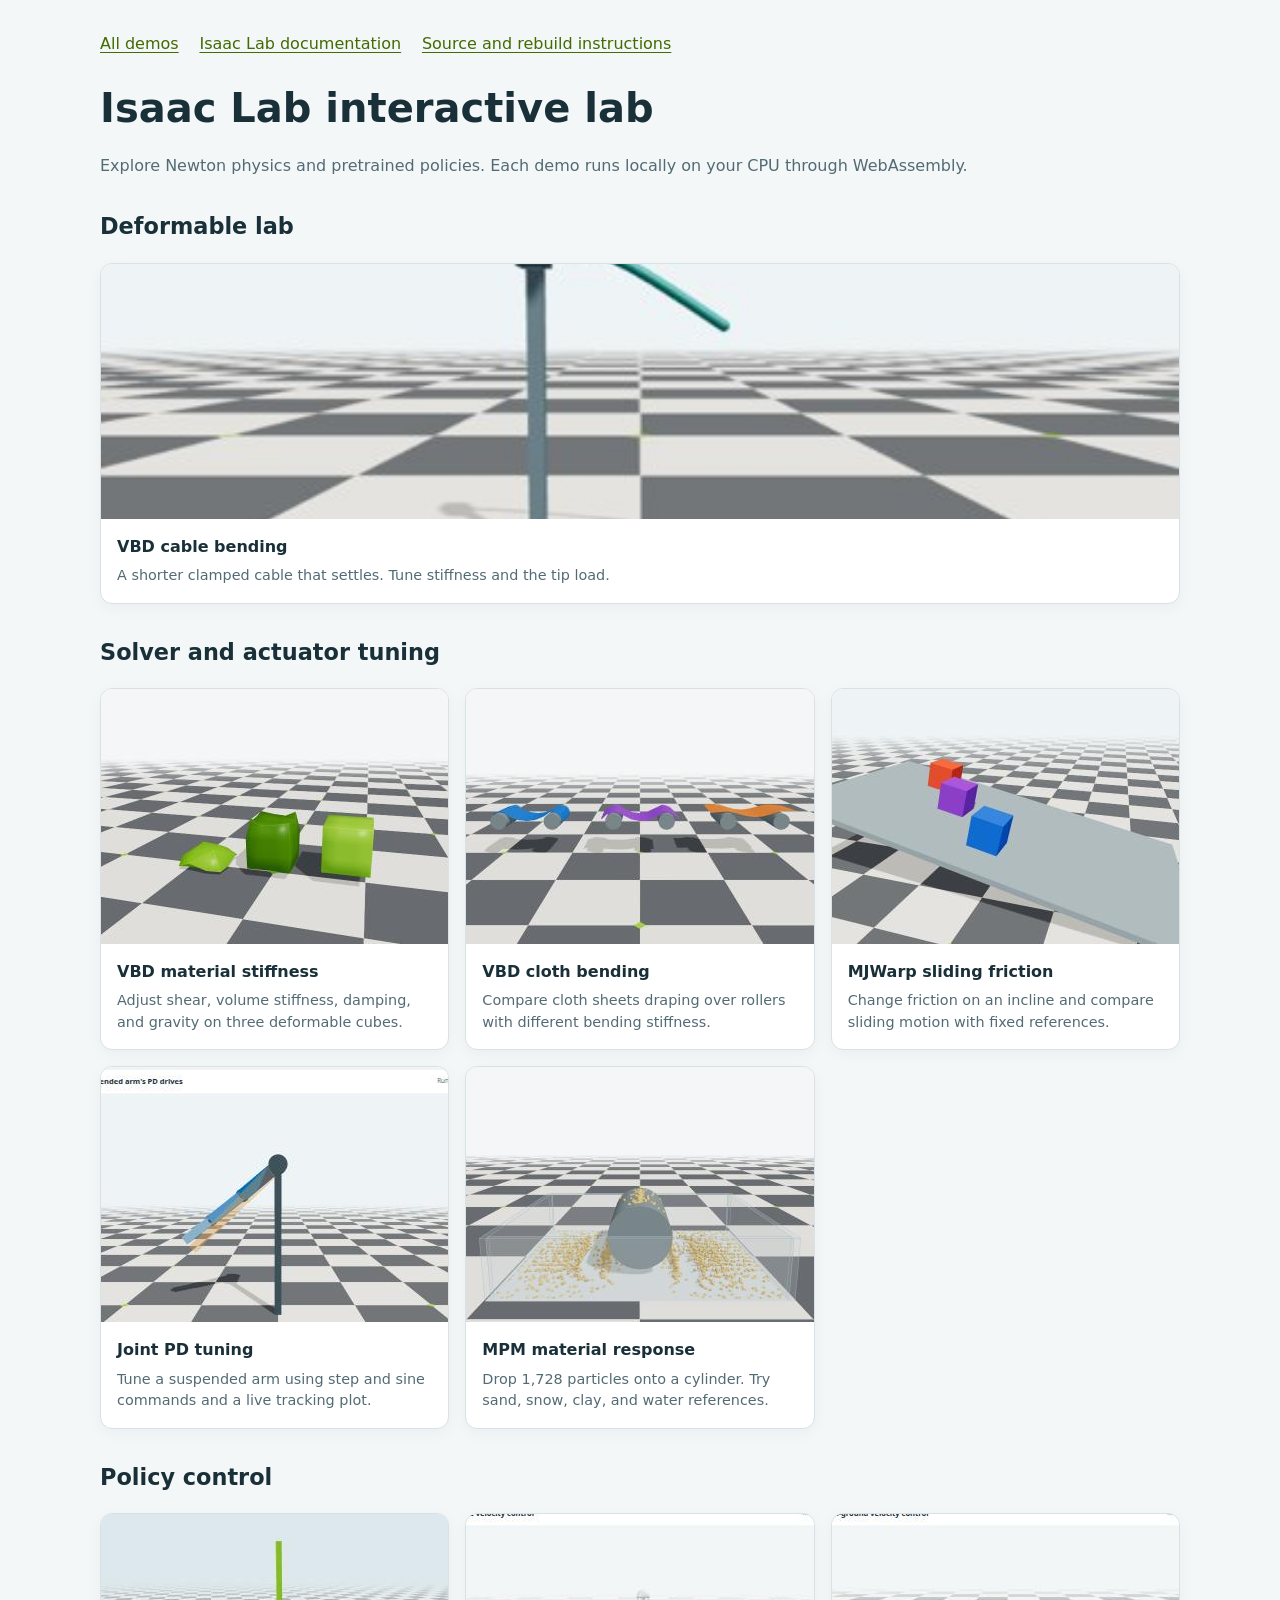
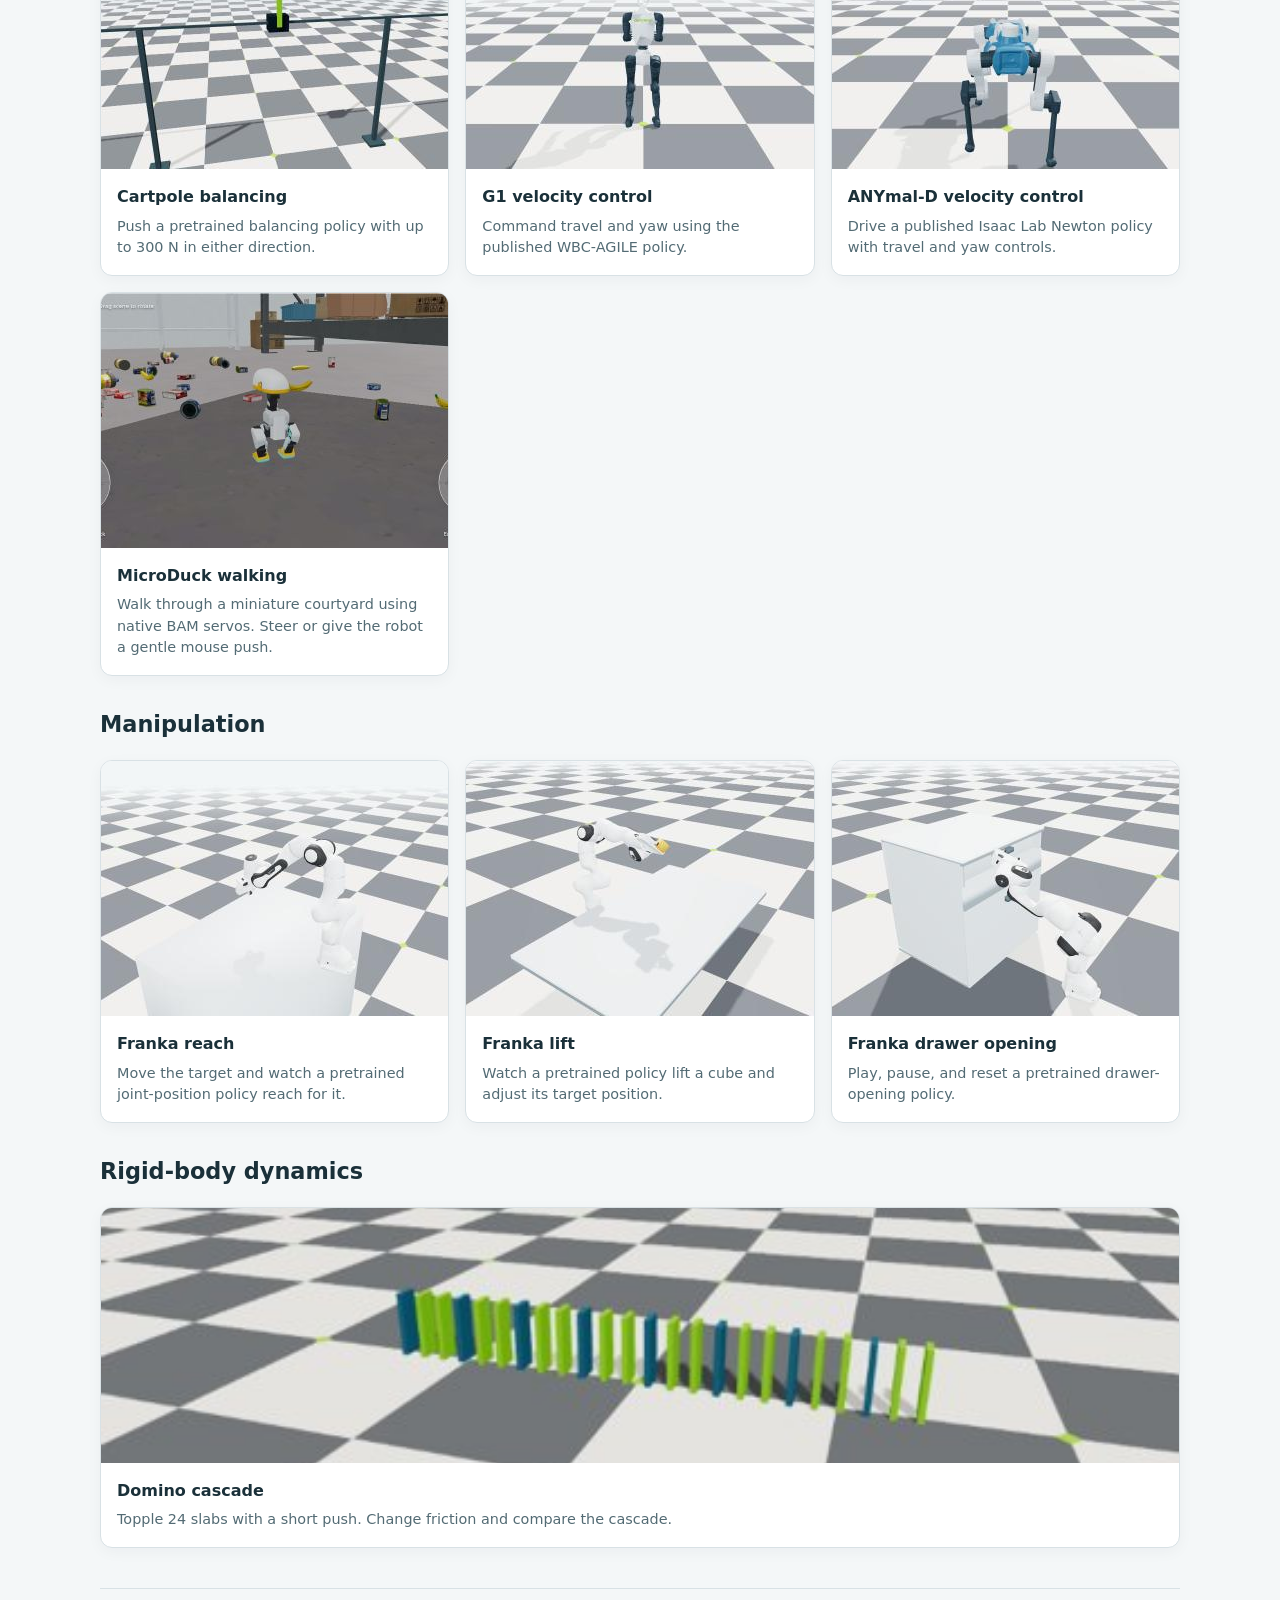
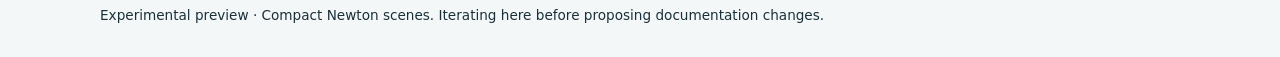
==== lab/index.html @ d49b9251 "Iterate on a shorter cable in the experimental gallery" ====
<!--
Copyright (c) 2026, The Isaac Lab Project Developers (https://github.com/isaac-sim/IsaacLab/blob/main/CONTRIBUTORS.md).
All rights reserved.

SPDX-License-Identifier: BSD-3-Clause
-->
<!doctype html>
<html lang="en">
<head>
  <meta charset="utf-8">
  <meta name="viewport" content="width=device-width, initial-scale=1">
  <meta name="description" content="Interactive Newton physics and pretrained policy demos for Isaac Lab, running locally in your browser.">
  <title>Isaac Lab interactive lab</title>
  <link rel="stylesheet" href="css/browser-demo.css">
  <style>
    * { box-sizing: border-box; }
    body { margin: 0; padding: 2rem max(1rem, calc((100vw - 1080px) / 2)); background: #f4f7f8; font: 16px/1.5 system-ui, sans-serif; color: #1a3039; }
    nav { display: flex; flex-wrap: wrap; gap: .6rem 1.3rem; margin-bottom: 1.4rem; }
    a { color: #426b00; text-underline-offset: .2em; }
    h1 { font-size: clamp(1.7rem, 4vw, 2.5rem); margin: 0 0 .6rem; }
    h2 { font-size: 1.4rem; margin-top: 2rem; }
    p { color: #536b74; }
    .grid { display: grid; grid-template-columns: repeat(auto-fit, minmax(min(100%, 280px), 1fr)); gap: 1rem; }
    .card { display: block; overflow: hidden; border: 1px solid #d8e1e5; border-radius: 12px; background: white; text-decoration: none; box-shadow: 0 4px 15px #14232b0a; transition: transform .15s ease, box-shadow .15s ease; }
    .card:hover { transform: translateY(-3px); box-shadow: 0 8px 24px #14232b18; }
    .card:focus-visible { outline: 3px solid #76b900; outline-offset: 3px; }
    .card img { display: block; width: 100%; aspect-ratio: 480 / 255; object-fit: cover; }
    .card strong { display: block; padding: 1rem 1rem 0; color: #1a3039; }
    .card p { padding: 0 1rem 1rem; margin: .4rem 0 0; font-size: .9rem; }
    footer { margin-top: 2.5rem; padding-top: 1rem; border-top: 1px solid #d8e1e5; font-size: .85rem; }
  </style>
</head>
<body>
  <nav aria-label="Navigation">
    <a href="./">All demos</a>
    <a href="https://isaac-sim.github.io/IsaacLab/">Isaac Lab documentation</a>
    <a href="https://github.com/maxkra15/isaaclab-browser-demos/tree/pages/exporters">Source and rebuild instructions</a>
  </nav>
  <h1>Isaac Lab interactive lab</h1>
  <p id="description">Explore Newton physics and pretrained policies. Each demo runs locally on your CPU through WebAssembly.</p>
  <main id="content"></main>
  <footer>Experimental preview · Compact Newton scenes. Iterating here before proposing documentation changes.</footer>
  <script type="module">
    import { demos } from './demos.js';
    const content = document.querySelector('#content');
    const selected = new URLSearchParams(location.search).get('demo');
    const demo = demos.find((item) => item.id === selected);
    if (demo) {
      document.title = `${demo.title} · Isaac Lab`;
      document.querySelector('h1').textContent = demo.title;
      document.querySelector('#description').textContent = `${demo.description} Drag to orbit, scroll to zoom, and use the controls to pause or reset.`;
      await import('./css/browser-demo.js');
      const widget = document.createElement('isaaclab-browser-demo');
      widget.setAttribute('src', `${demo.assetRoot || './browser_demos'}/${demo.id}/manifest.json`);
      content.append(widget);
    } else {
      for (const group of new Set(demos.map((item) => item.group))) {
        const heading = document.createElement('h2');
        heading.textContent = group;
        const grid = document.createElement('div');
        grid.className = 'grid';
        for (const item of demos.filter((value) => value.group === group)) {
          const card = document.createElement('a');
          card.className = 'card';
          card.href = `?demo=${item.id}`;
          const image = document.createElement('img');
          image.src = item.preview || `${item.assetRoot || './browser_demos'}/previews/${item.id}.jpg`;
          image.alt = '';
          image.loading = 'lazy';
          image.width = 480;
          image.height = 255;
          const title = document.createElement('strong');
          title.textContent = item.title;
          const description = document.createElement('p');
          description.textContent = item.description;
          card.append(image, title, description);
          grid.append(card);
        }
        content.append(heading, grid);
      }
    }
  </script>
</body>
</html>
---- lab/css/browser-demo.css ----
/* Copyright (c) 2026, The Isaac Lab Project Developers (https://github.com/isaac-sim/IsaacLab/blob/main/CONTRIBUTORS.md).
 * All rights reserved.
 *
 * SPDX-License-Identifier: BSD-3-Clause
 */

isaaclab-browser-demo { display: block; min-height: 620px; margin: 1.4rem 0; }
isaaclab-browser-demo.compact { min-height: 520px; }
isaaclab-browser-demo:empty { display: grid; place-items: center; border: 1px solid #d8e1e5; border-radius: 12px; background: #eef5f8; color: #587078; }
isaaclab-browser-demo:empty::before { content: 'Interactive simulation loads when in view'; font-size: .85rem; }
.browser-demo { border: 1px solid #d8e1e5; border-radius: 12px; overflow: hidden; background: #fff; color: #1a3039; box-shadow: 0 8px 28px #14232b0c; }
.browser-demo-head { display: flex; justify-content: space-between; align-items: center; gap: 1rem; padding: .8rem 1rem; background: #fff; border-bottom: 1px solid #e5ecef; }
.browser-demo-head strong { display: inline-flex; align-items: center; gap: .6rem; font-size: .94rem; }
.browser-demo-head strong::before { content: ''; width: .55rem; height: .55rem; border-radius: 50%; background: #76b900; box-shadow: 0 0 0 4px #76b9001c; }
.browser-demo-head span { font-size: .78rem; color: #587078; }
.browser-demo-error { color: #b3261e; }
.browser-demo canvas { display: block; width: 100%; height: min(510px, 68vw); min-height: 360px; cursor: grab; touch-action: none; }
.browser-demo canvas:active { cursor: grabbing; }
isaaclab-browser-demo.compact .browser-demo canvas { height: min(410px, 55vw); min-height: 320px; }
.browser-demo-controls { display: flex; flex-wrap: wrap; align-items: center; gap: .75rem 1.5rem; padding: 1rem; background: #fff; border-top: 1px solid #e5ecef; }
.browser-demo-material-hint { flex-basis: 100%; color: #587078; font-size: .8rem; }
.browser-demo-mpm .browser-demo-slider { flex-basis: 300px; }
.browser-demo-material-presets { display: flex; flex-wrap: wrap; gap: .5rem; width: 100%; }
.browser-demo .browser-demo-material-presets button { display: inline-flex; align-items: center; gap: .45rem; border-radius: 99px; }
.browser-demo-material-presets button::before { content: ''; width: .65rem; height: .65rem; border-radius: 50%; background: var(--material-color); box-shadow: 0 0 0 1px #14232b22; }
.browser-demo-material-presets button:hover { background: #f3f7ed; }
.browser-demo-material-presets button[aria-pressed="true"] { border-color: #76b900; background: #eaf5dc; }
.browser-demo-slider { display: grid; grid-template-columns: auto minmax(100px, 1fr) 4.5em; align-items: center; gap: .6rem; flex: 1 1 250px; font-size: .85rem; }
.browser-demo-slider input { width: 100%; accent-color: #76b900; }
.browser-demo-slider output { text-align: right; font-variant-numeric: tabular-nums; }
.browser-demo-force { display: grid; gap: .45rem; box-sizing: border-box; width: 100%; padding: .85rem 1rem; border: 1px solid #dce7e9; border-radius: 10px; background: #f7faf9; }
.browser-demo-force .browser-demo-slider { display: grid; grid-template-columns: 1fr auto; gap: .65rem; font-weight: 600; }
.browser-demo-force .browser-demo-slider input { grid-column: 1 / -1; grid-row: 2; box-sizing: border-box; height: 12px; margin: .3rem 0; appearance: none; border-radius: 99px; background: linear-gradient(90deg, #d9e4e7 calc(50% - 1px), #92a9ae 50%, #d9e4e7 calc(50% + 1px)); cursor: ew-resize; }
.browser-demo-force .browser-demo-slider input::-webkit-slider-thumb { appearance: none; width: 25px; height: 25px; border: 3px solid white; border-radius: 50%; background: #76b900; box-shadow: 0 2px 8px #31500055, 0 0 0 1px #588d12; }
.browser-demo-force .browser-demo-slider input::-moz-range-thumb { width: 19px; height: 19px; border: 3px solid white; border-radius: 50%; background: #76b900; box-shadow: 0 2px 8px #31500055, 0 0 0 1px #588d12; }
.browser-demo-force .browser-demo-slider output { color: #4c7600; }
.browser-demo-force-scale { display: flex; justify-content: space-between; color: #667b84; font-size: .74rem; font-variant-numeric: tabular-nums; }
.browser-demo-force small { color: #667b84; font-size: .77rem; }
.browser-demo-tracking { padding: .6rem 1rem .65rem; border-top: 1px solid #e5ecef; background: #f8fafb; }
.browser-demo canvas.browser-demo-tracking-canvas,
isaaclab-browser-demo.compact .browser-demo canvas.browser-demo-tracking-canvas { height: 145px; min-height: 0; cursor: default; touch-action: auto; }
.browser-demo-tracking-caption { display: flex; flex-wrap: wrap; align-items: center; gap: .5rem 1.2rem; color: #536b74; font-size: .76rem; }
.browser-demo-tracking-caption span::before { content: ''; display: inline-block; width: 1.1rem; height: 3px; margin: 0 .4rem .2rem 0; border-radius: 3px; vertical-align: middle; }
.browser-demo-tracking-target::before { background: #d97825; }
.browser-demo-tracking-measured::before { background: #236eb9; }
.browser-demo-tracking-caption span output { font-variant-numeric: tabular-nums; }
.browser-demo-tracking-caption > output { margin-left: auto; font-variant-numeric: tabular-nums; }
.browser-demo-pd-toolbar { display: flex; flex-wrap: wrap; gap: .6rem 1.2rem; width: 100%; }
.browser-demo-pd-toolbar label { display: flex; align-items: center; gap: .5rem; font-size: .82rem; font-weight: 600; }
.browser-demo-pd-toolbar select { min-width: 8rem; padding: .38rem .55rem; border: 1px solid #b9c7cc; border-radius: 6px; background: #fff; color: inherit; font: inherit; }
.browser-demo-slider[hidden] { display: none; }
.browser-demo-legend { display: flex; flex-wrap: wrap; gap: .4rem 1rem; width: 100%; font-size: .78rem; color: #536b74; }
.browser-demo-legend > span { display: inline-flex; align-items: center; gap: .4rem; }
.browser-demo-legend i { display: inline-block; width: .65rem; height: .65rem; border-radius: 50%; }
.browser-demo-controls:empty { display: none; }
isaaclab-browser-demo.locomotion { min-height: 0; }
.browser-demo-viewport { position: relative; isolation: isolate; }
.browser-demo-joysticks { --stick-size: 132px; position: absolute; inset: auto 0 0; display: flex; justify-content: space-between; align-items: end; padding: 20px; pointer-events: none; }
.browser-demo-stick-section { display: grid; justify-items: center; gap: 8px; width: var(--stick-size); font-size: .8rem; }
.browser-demo-stick-heading { display: grid; justify-items: center; gap: 2px; order: 1; font-weight: 600; text-shadow: 0 1px 3px #fff; }
.browser-demo-stick-heading output { font-variant-numeric: tabular-nums; font-weight: 400; color: #435960; font-size: .7rem; }
.browser-demo-stick-section small { display: none; }
.browser-demo-stick { position: relative; box-sizing: border-box; width: var(--stick-size); height: var(--stick-size); border: 1px solid #fff9; border-radius: 50%; background: radial-gradient(circle, transparent 51%, #263c4220 52% 53%, transparent 54%), linear-gradient(90deg, transparent calc(50% - .5px), #263c4215 50%, transparent calc(50% + .5px)), linear-gradient(transparent calc(50% - .5px), #263c4215 50%, transparent calc(50% + .5px)), #ffffff38; backdrop-filter: blur(5px); box-shadow: inset 0 1px 0 #fffa, 0 4px 18px #192e3614; touch-action: none; cursor: pointer; user-select: none; pointer-events: auto; }
.browser-demo-stick-mark { position: absolute; color: #3c555e99; font-size: 1rem; line-height: 1; pointer-events: none; }
.browser-demo-stick-mark-top { top: 9px; left: 50%; transform: translateX(-50%); }
.browser-demo-stick-mark-bottom { bottom: 9px; left: 50%; transform: translateX(-50%); }
.browser-demo-stick-mark-left { left: 10px; top: 50%; transform: translateY(-50%); }
.browser-demo-stick-mark-right { right: 10px; top: 50%; transform: translateY(-50%); }
.browser-demo-stick-knob { position: absolute; box-sizing: border-box; left: 50%; top: 50%; width: 40px; height: 40px; margin: -20px; border-radius: 50%; background: #ffffffd9; border: 1px solid #fff; box-shadow: 0 3px 12px #213b4326; pointer-events: none; transition: transform .1s ease-out; }
.browser-demo-stick-knob::after { content: ''; position: absolute; inset: 14px; border-radius: 50%; background: #76b900; }
.browser-demo-stick.latched { border-color: #76b900; background-color: #eef7de60; }
.browser-demo-stick.latched ~ .browser-demo-stick-heading::after { content: 'Locked · pull back to stop'; color: #426b00; font-size: .64rem; font-weight: 500; }
.browser-demo-stick.active { border-color: #76b90099; background-color: #ffffff60; }
.browser-demo-stick.active .browser-demo-stick-knob { box-shadow: 0 3px 14px #41631938; transition: none; }
.browser-demo-stick:focus-visible { outline: 2px solid #76b900; outline-offset: 3px; }
.browser-demo-viewer-hint { position: absolute; top: 16px; left: 16px; max-width: calc(100% - 120px); color: #40565e; font-size: .72rem; text-shadow: 0 1px 3px #fff; pointer-events: none; }
.browser-demo-viewport .browser-demo-buttons { position: absolute; top: 12px; right: 12px; }
.browser-demo-viewport .browser-demo-buttons button { display: grid; place-items: center; width: 36px; height: 36px; padding: 0; border: 1px solid #fff9; border-radius: 10px; background: #ffffff60; backdrop-filter: blur(5px); color: #263c42; font-size: 0; box-shadow: 0 2px 8px #192e3610; }
.browser-demo-viewport .browser-demo-buttons button:hover { background: #ffffffbc; }
.browser-demo-viewport .browser-demo-pause::before { content: ''; box-sizing: border-box; width: 12px; height: 14px; border-left: 4px solid currentColor; border-right: 4px solid currentColor; }
.browser-demo-viewport .browser-demo-pause[aria-label="Play simulation"]::before { width: 14px; border: 0; background: currentColor; clip-path: polygon(0 0, 100% 50%, 0 100%); }
.browser-demo-viewport .browser-demo-reset::before { content: '↺'; font: 24px/1 system-ui, sans-serif; }
@media (max-width: 600px) { .browser-demo-joysticks { --stick-size: 104px; padding: 12px; } .browser-demo-stick-knob { width: 34px; height: 34px; margin: -17px; } .browser-demo-stick-knob::after { inset: 11px; } .browser-demo-viewer-hint { top: 14px; left: 12px; font-size: .66rem; } }
.browser-demo-buttons { display: flex; gap: .5rem; }
.browser-demo button { cursor: pointer; padding: .42rem .9rem; border: 1px solid #b9c7cc; border-radius: 6px; background: #fff; color: inherit; font: inherit; font-size: .83rem; }
.browser-demo-buttons button:hover { background: #eaf5dc; }
.browser-demo button:focus-visible, .browser-demo input:focus-visible { outline: 2px solid #76b900; outline-offset: 2px; }
.browser-demo button[aria-pressed="true"] { background: #edf5df; border-color: #76b900; }
.browser-demo canvas.browser-demo-pushing { cursor: crosshair; }
@media (max-width: 600px) { .browser-demo-head { align-items: flex-start; flex-direction: column; gap: .3rem; } .browser-demo canvas { min-height: 320px; } }

.browser-demo-scene-warehouse .browser-demo-stick-heading { color: #f3f6f7; text-shadow: 0 1px 4px #0008; }
.browser-demo-scene-warehouse .browser-demo-stick-heading output { color: #e3ecf0; }
.browser-demo-scene-warehouse .browser-demo-stick.latched ~ .browser-demo-stick-heading::after { color: #b9e56c; }
.browser-demo-scene-warehouse .browser-demo-viewer-hint { color: #f3f6f7; text-shadow: 0 1px 4px #0008; }
.browser-demo-steering .browser-demo-stick.latched ~ .browser-demo-stick-heading::after { content: 'Locked · pull back to straighten'; }
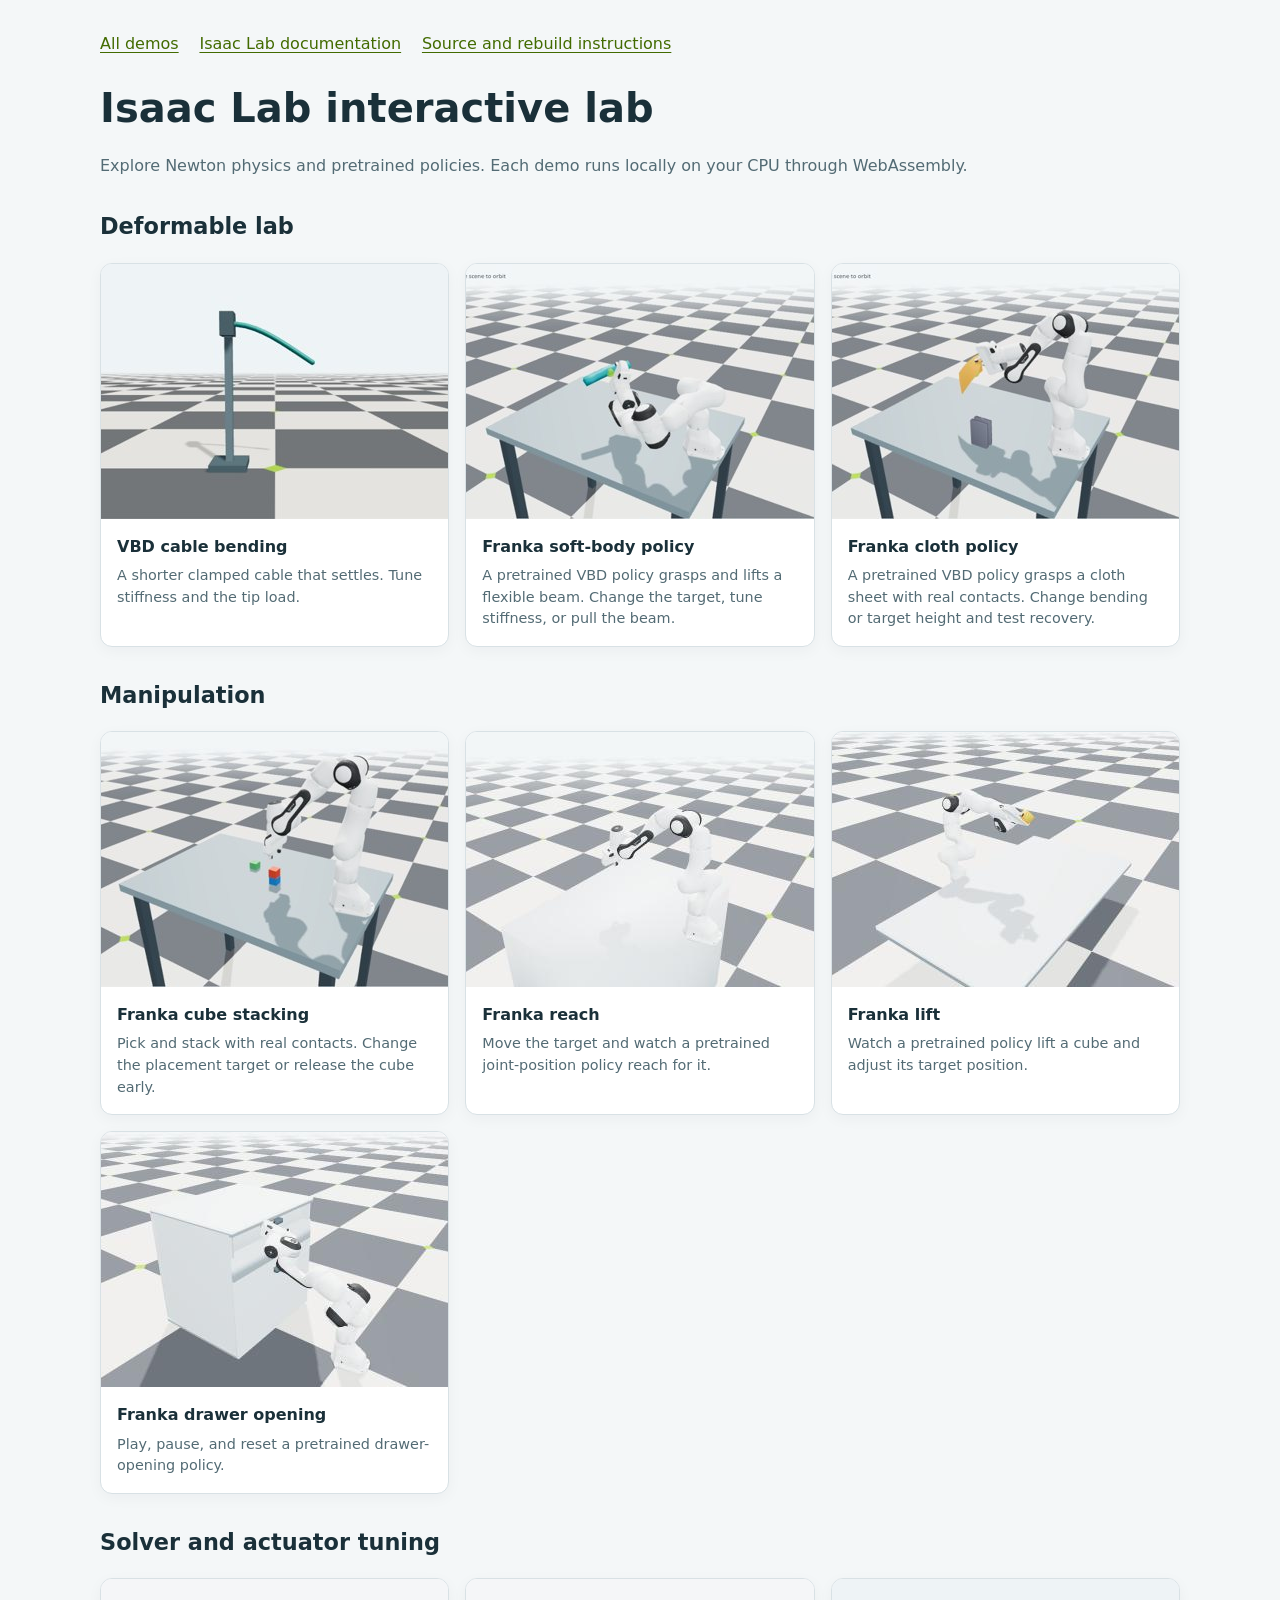
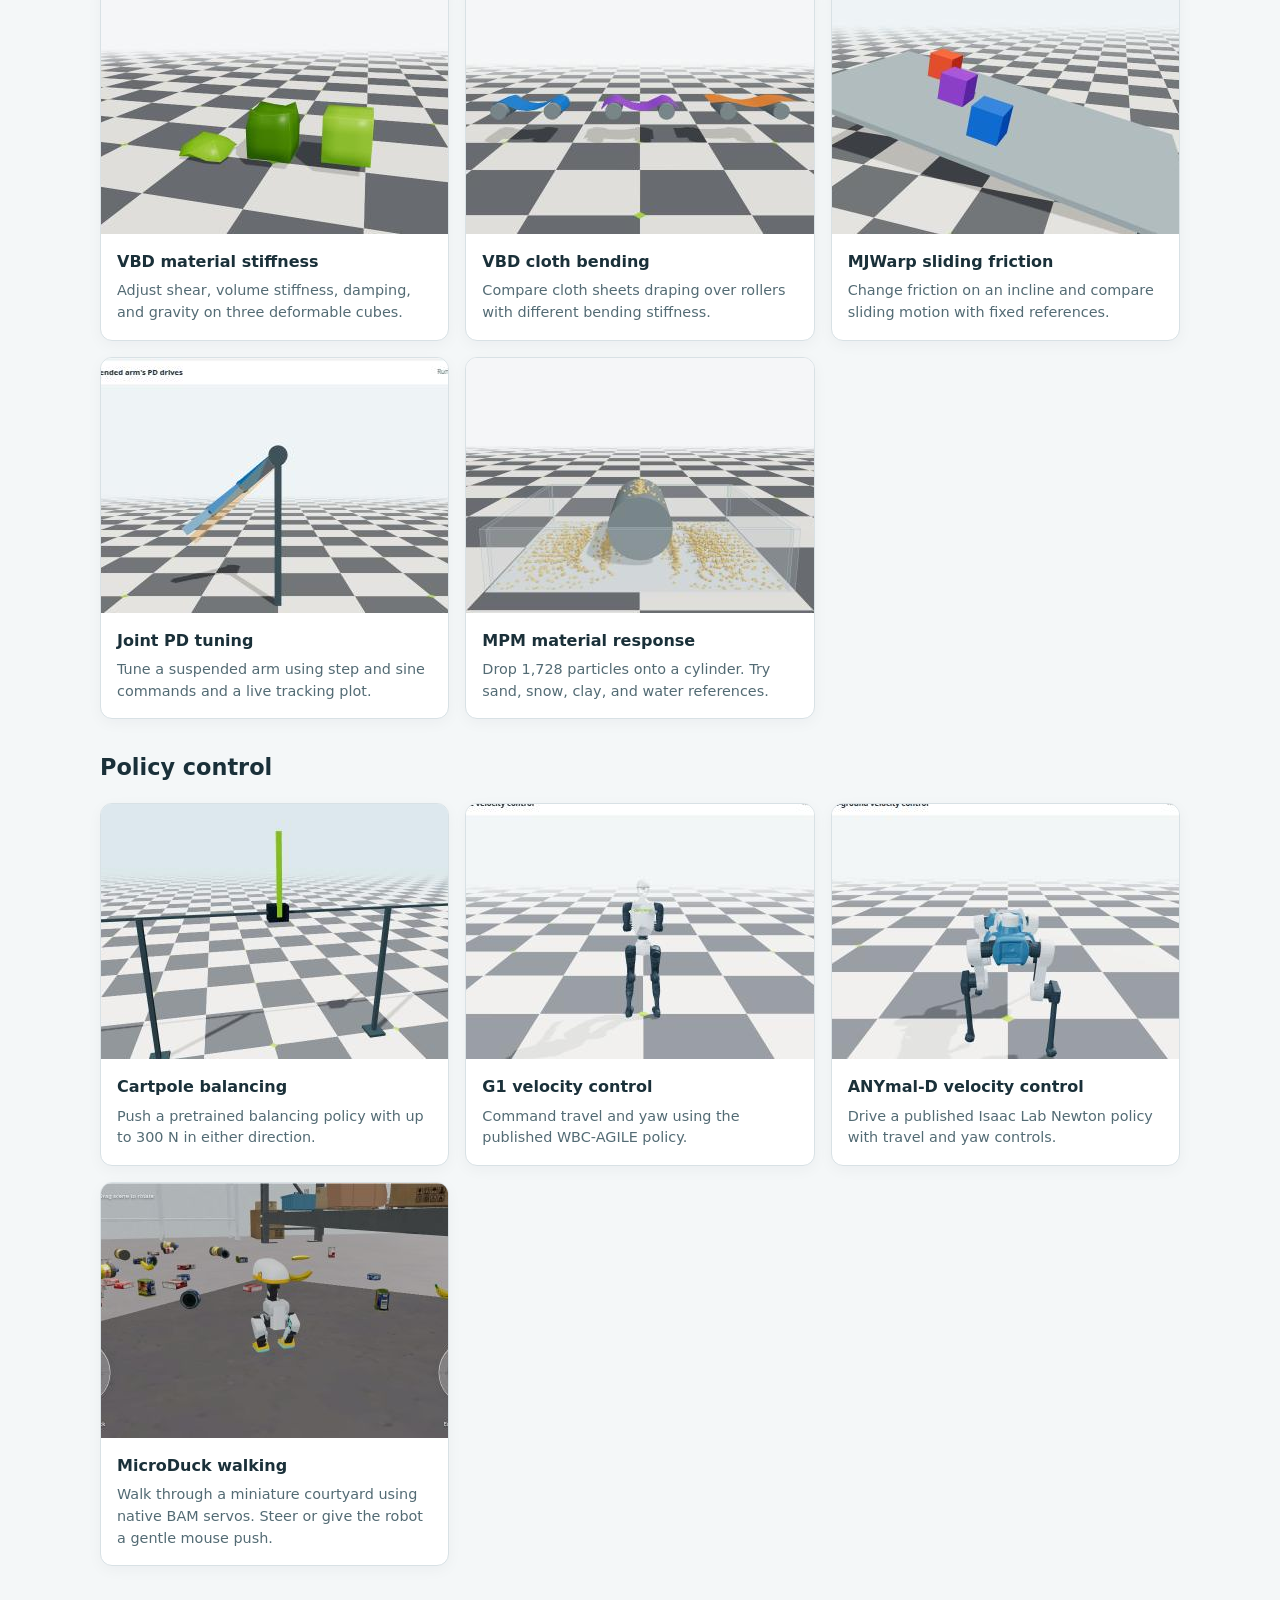
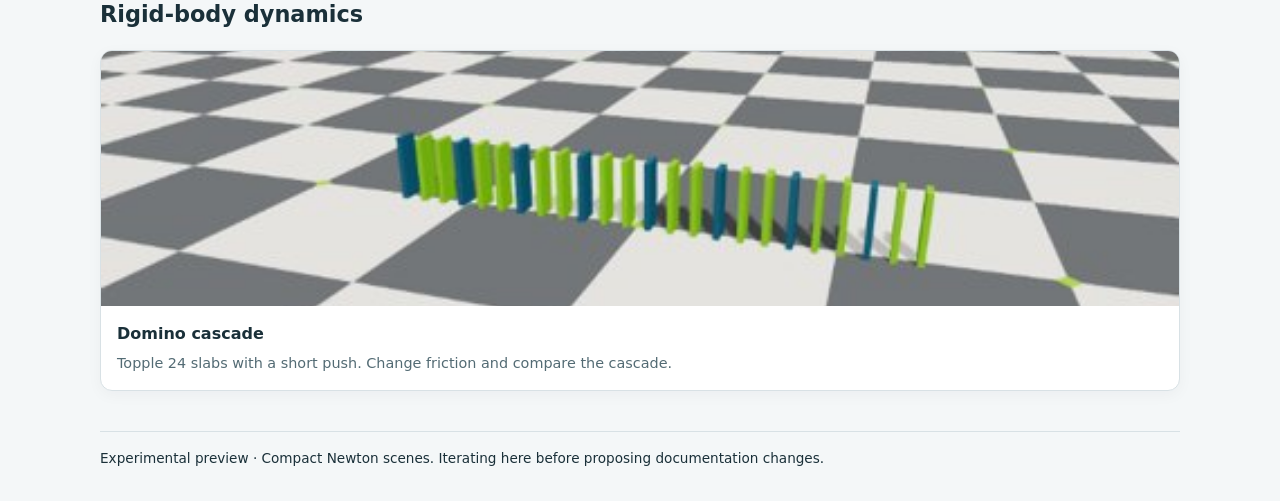
==== commit 100db6e2: "Run pretrained VBD beam and cloth policies in the preview" ====
--- a/lab/index.html
+++ b/lab/index.html
@@ -41,7 +41,7 @@
   <main id="content"></main>
   <footer>Experimental preview · Compact Newton scenes. Iterating here before proposing documentation changes.</footer>
   <script type="module">
-    import { demos } from './demos.js';
+    import { demos } from './demos.js?rev=pretrained-vbd';
     const content = document.querySelector('#content');
     const selected = new URLSearchParams(location.search).get('demo');
     const demo = demos.find((item) => item.id === selected);
@@ -49,7 +49,7 @@
       document.title = `${demo.title} · Isaac Lab`;
       document.querySelector('h1').textContent = demo.title;
       document.querySelector('#description').textContent = `${demo.description} Drag to orbit, scroll to zoom, and use the controls to pause or reset.`;
-      await import('./css/browser-demo.js');
+      await import('./css/browser-demo.js?rev=pretrained-vbd');
       const widget = document.createElement('isaaclab-browser-demo');
       widget.setAttribute('src', `${demo.assetRoot || './browser_demos'}/${demo.id}/manifest.json`);
       content.append(widget);
--- a/lab/css/browser-demo.css
+++ b/lab/css/browser-demo.css
@@ -4,93 +4,6 @@
  * SPDX-License-Identifier: BSD-3-Clause
  */
 
-isaaclab-browser-demo { display: block; min-height: 620px; margin: 1.4rem 0; }
-isaaclab-browser-demo.compact { min-height: 520px; }
-isaaclab-browser-demo:empty { display: grid; place-items: center; border: 1px solid #d8e1e5; border-radius: 12px; background: #eef5f8; color: #587078; }
-isaaclab-browser-demo:empty::before { content: 'Interactive simulation loads when in view'; font-size: .85rem; }
-.browser-demo { border: 1px solid #d8e1e5; border-radius: 12px; overflow: hidden; background: #fff; color: #1a3039; box-shadow: 0 8px 28px #14232b0c; }
-.browser-demo-head { display: flex; justify-content: space-between; align-items: center; gap: 1rem; padding: .8rem 1rem; background: #fff; border-bottom: 1px solid #e5ecef; }
-.browser-demo-head strong { display: inline-flex; align-items: center; gap: .6rem; font-size: .94rem; }
-.browser-demo-head strong::before { content: ''; width: .55rem; height: .55rem; border-radius: 50%; background: #76b900; box-shadow: 0 0 0 4px #76b9001c; }
-.browser-demo-head span { font-size: .78rem; color: #587078; }
-.browser-demo-error { color: #b3261e; }
-.browser-demo canvas { display: block; width: 100%; height: min(510px, 68vw); min-height: 360px; cursor: grab; touch-action: none; }
-.browser-demo canvas:active { cursor: grabbing; }
-isaaclab-browser-demo.compact .browser-demo canvas { height: min(410px, 55vw); min-height: 320px; }
-.browser-demo-controls { display: flex; flex-wrap: wrap; align-items: center; gap: .75rem 1.5rem; padding: 1rem; background: #fff; border-top: 1px solid #e5ecef; }
-.browser-demo-material-hint { flex-basis: 100%; color: #587078; font-size: .8rem; }
-.browser-demo-mpm .browser-demo-slider { flex-basis: 300px; }
-.browser-demo-material-presets { display: flex; flex-wrap: wrap; gap: .5rem; width: 100%; }
-.browser-demo .browser-demo-material-presets button { display: inline-flex; align-items: center; gap: .45rem; border-radius: 99px; }
-.browser-demo-material-presets button::before { content: ''; width: .65rem; height: .65rem; border-radius: 50%; background: var(--material-color); box-shadow: 0 0 0 1px #14232b22; }
-.browser-demo-material-presets button:hover { background: #f3f7ed; }
-.browser-demo-material-presets button[aria-pressed="true"] { border-color: #76b900; background: #eaf5dc; }
-.browser-demo-slider { display: grid; grid-template-columns: auto minmax(100px, 1fr) 4.5em; align-items: center; gap: .6rem; flex: 1 1 250px; font-size: .85rem; }
-.browser-demo-slider input { width: 100%; accent-color: #76b900; }
-.browser-demo-slider output { text-align: right; font-variant-numeric: tabular-nums; }
-.browser-demo-force { display: grid; gap: .45rem; box-sizing: border-box; width: 100%; padding: .85rem 1rem; border: 1px solid #dce7e9; border-radius: 10px; background: #f7faf9; }
-.browser-demo-force .browser-demo-slider { display: grid; grid-template-columns: 1fr auto; gap: .65rem; font-weight: 600; }
-.browser-demo-force .browser-demo-slider input { grid-column: 1 / -1; grid-row: 2; box-sizing: border-box; height: 12px; margin: .3rem 0; appearance: none; border-radius: 99px; background: linear-gradient(90deg, #d9e4e7 calc(50% - 1px), #92a9ae 50%, #d9e4e7 calc(50% + 1px)); cursor: ew-resize; }
-.browser-demo-force .browser-demo-slider input::-webkit-slider-thumb { appearance: none; width: 25px; height: 25px; border: 3px solid white; border-radius: 50%; background: #76b900; box-shadow: 0 2px 8px #31500055, 0 0 0 1px #588d12; }
-.browser-demo-force .browser-demo-slider input::-moz-range-thumb { width: 19px; height: 19px; border: 3px solid white; border-radius: 50%; background: #76b900; box-shadow: 0 2px 8px #31500055, 0 0 0 1px #588d12; }
-.browser-demo-force .browser-demo-slider output { color: #4c7600; }
-.browser-demo-force-scale { display: flex; justify-content: space-between; color: #667b84; font-size: .74rem; font-variant-numeric: tabular-nums; }
-.browser-demo-force small { color: #667b84; font-size: .77rem; }
-.browser-demo-tracking { padding: .6rem 1rem .65rem; border-top: 1px solid #e5ecef; background: #f8fafb; }
-.browser-demo canvas.browser-demo-tracking-canvas,
-isaaclab-browser-demo.compact .browser-demo canvas.browser-demo-tracking-canvas { height: 145px; min-height: 0; cursor: default; touch-action: auto; }
-.browser-demo-tracking-caption { display: flex; flex-wrap: wrap; align-items: center; gap: .5rem 1.2rem; color: #536b74; font-size: .76rem; }
-.browser-demo-tracking-caption span::before { content: ''; display: inline-block; width: 1.1rem; height: 3px; margin: 0 .4rem .2rem 0; border-radius: 3px; vertical-align: middle; }
-.browser-demo-tracking-target::before { background: #d97825; }
-.browser-demo-tracking-measured::before { background: #236eb9; }
-.browser-demo-tracking-caption span output { font-variant-numeric: tabular-nums; }
-.browser-demo-tracking-caption > output { margin-left: auto; font-variant-numeric: tabular-nums; }
-.browser-demo-pd-toolbar { display: flex; flex-wrap: wrap; gap: .6rem 1.2rem; width: 100%; }
-.browser-demo-pd-toolbar label { display: flex; align-items: center; gap: .5rem; font-size: .82rem; font-weight: 600; }
-.browser-demo-pd-toolbar select { min-width: 8rem; padding: .38rem .55rem; border: 1px solid #b9c7cc; border-radius: 6px; background: #fff; color: inherit; font: inherit; }
-.browser-demo-slider[hidden] { display: none; }
-.browser-demo-legend { display: flex; flex-wrap: wrap; gap: .4rem 1rem; width: 100%; font-size: .78rem; color: #536b74; }
-.browser-demo-legend > span { display: inline-flex; align-items: center; gap: .4rem; }
-.browser-demo-legend i { display: inline-block; width: .65rem; height: .65rem; border-radius: 50%; }
-.browser-demo-controls:empty { display: none; }
-isaaclab-browser-demo.locomotion { min-height: 0; }
-.browser-demo-viewport { position: relative; isolation: isolate; }
-.browser-demo-joysticks { --stick-size: 132px; position: absolute; inset: auto 0 0; display: flex; justify-content: space-between; align-items: end; padding: 20px; pointer-events: none; }
-.browser-demo-stick-section { display: grid; justify-items: center; gap: 8px; width: var(--stick-size); font-size: .8rem; }
-.browser-demo-stick-heading { display: grid; justify-items: center; gap: 2px; order: 1; font-weight: 600; text-shadow: 0 1px 3px #fff; }
-.browser-demo-stick-heading output { font-variant-numeric: tabular-nums; font-weight: 400; color: #435960; font-size: .7rem; }
-.browser-demo-stick-section small { display: none; }
-.browser-demo-stick { position: relative; box-sizing: border-box; width: var(--stick-size); height: var(--stick-size); border: 1px solid #fff9; border-radius: 50%; background: radial-gradient(circle, transparent 51%, #263c4220 52% 53%, transparent 54%), linear-gradient(90deg, transparent calc(50% - .5px), #263c4215 50%, transparent calc(50% + .5px)), linear-gradient(transparent calc(50% - .5px), #263c4215 50%, transparent calc(50% + .5px)), #ffffff38; backdrop-filter: blur(5px); box-shadow: inset 0 1px 0 #fffa, 0 4px 18px #192e3614; touch-action: none; cursor: pointer; user-select: none; pointer-events: auto; }
-.browser-demo-stick-mark { position: absolute; color: #3c555e99; font-size: 1rem; line-height: 1; pointer-events: none; }
-.browser-demo-stick-mark-top { top: 9px; left: 50%; transform: translateX(-50%); }
-.browser-demo-stick-mark-bottom { bottom: 9px; left: 50%; transform: translateX(-50%); }
-.browser-demo-stick-mark-left { left: 10px; top: 50%; transform: translateY(-50%); }
-.browser-demo-stick-mark-right { right: 10px; top: 50%; transform: translateY(-50%); }
-.browser-demo-stick-knob { position: absolute; box-sizing: border-box; left: 50%; top: 50%; width: 40px; height: 40px; margin: -20px; border-radius: 50%; background: #ffffffd9; border: 1px solid #fff; box-shadow: 0 3px 12px #213b4326; pointer-events: none; transition: transform .1s ease-out; }
-.browser-demo-stick-knob::after { content: ''; position: absolute; inset: 14px; border-radius: 50%; background: #76b900; }
-.browser-demo-stick.latched { border-color: #76b900; background-color: #eef7de60; }
-.browser-demo-stick.latched ~ .browser-demo-stick-heading::after { content: 'Locked · pull back to stop'; color: #426b00; font-size: .64rem; font-weight: 500; }
-.browser-demo-stick.active { border-color: #76b90099; background-color: #ffffff60; }
-.browser-demo-stick.active .browser-demo-stick-knob { box-shadow: 0 3px 14px #41631938; transition: none; }
-.browser-demo-stick:focus-visible { outline: 2px solid #76b900; outline-offset: 3px; }
-.browser-demo-viewer-hint { position: absolute; top: 16px; left: 16px; max-width: calc(100% - 120px); color: #40565e; font-size: .72rem; text-shadow: 0 1px 3px #fff; pointer-events: none; }
-.browser-demo-viewport .browser-demo-buttons { position: absolute; top: 12px; right: 12px; }
-.browser-demo-viewport .browser-demo-buttons button { display: grid; place-items: center; width: 36px; height: 36px; padding: 0; border: 1px solid #fff9; border-radius: 10px; background: #ffffff60; backdrop-filter: blur(5px); color: #263c42; font-size: 0; box-shadow: 0 2px 8px #192e3610; }
-.browser-demo-viewport .browser-demo-buttons button:hover { background: #ffffffbc; }
-.browser-demo-viewport .browser-demo-pause::before { content: ''; box-sizing: border-box; width: 12px; height: 14px; border-left: 4px solid currentColor; border-right: 4px solid currentColor; }
-.browser-demo-viewport .browser-demo-pause[aria-label="Play simulation"]::before { width: 14px; border: 0; background: currentColor; clip-path: polygon(0 0, 100% 50%, 0 100%); }
-.browser-demo-viewport .browser-demo-reset::before { content: '↺'; font: 24px/1 system-ui, sans-serif; }
-@media (max-width: 600px) { .browser-demo-joysticks { --stick-size: 104px; padding: 12px; } .browser-demo-stick-knob { width: 34px; height: 34px; margin: -17px; } .browser-demo-stick-knob::after { inset: 11px; } .browser-demo-viewer-hint { top: 14px; left: 12px; font-size: .66rem; } }
-.browser-demo-buttons { display: flex; gap: .5rem; }
-.browser-demo button { cursor: pointer; padding: .42rem .9rem; border: 1px solid #b9c7cc; border-radius: 6px; background: #fff; color: inherit; font: inherit; font-size: .83rem; }
-.browser-demo-buttons button:hover { background: #eaf5dc; }
-.browser-demo button:focus-visible, .browser-demo input:focus-visible { outline: 2px solid #76b900; outline-offset: 2px; }
-.browser-demo button[aria-pressed="true"] { background: #edf5df; border-color: #76b900; }
-.browser-demo canvas.browser-demo-pushing { cursor: crosshair; }
-@media (max-width: 600px) { .browser-demo-head { align-items: flex-start; flex-direction: column; gap: .3rem; } .browser-demo canvas { min-height: 320px; } }
+@import url("../../v6/css/browser-demo.css");
 
-.browser-demo-scene-warehouse .browser-demo-stick-heading { color: #f3f6f7; text-shadow: 0 1px 4px #0008; }
-.browser-demo-scene-warehouse .browser-demo-stick-heading output { color: #e3ecf0; }
-.browser-demo-scene-warehouse .browser-demo-stick.latched ~ .browser-demo-stick-heading::after { color: #b9e56c; }
-.browser-demo-scene-warehouse .browser-demo-viewer-hint { color: #f3f6f7; text-shadow: 0 1px 4px #0008; }
-.browser-demo-steering .browser-demo-stick.latched ~ .browser-demo-stick-heading::after { content: 'Locked · pull back to straighten'; }
+.browser-demo-boundary-note { display: block; margin-top: .75rem; color: #536b74; font-size: .75rem; }
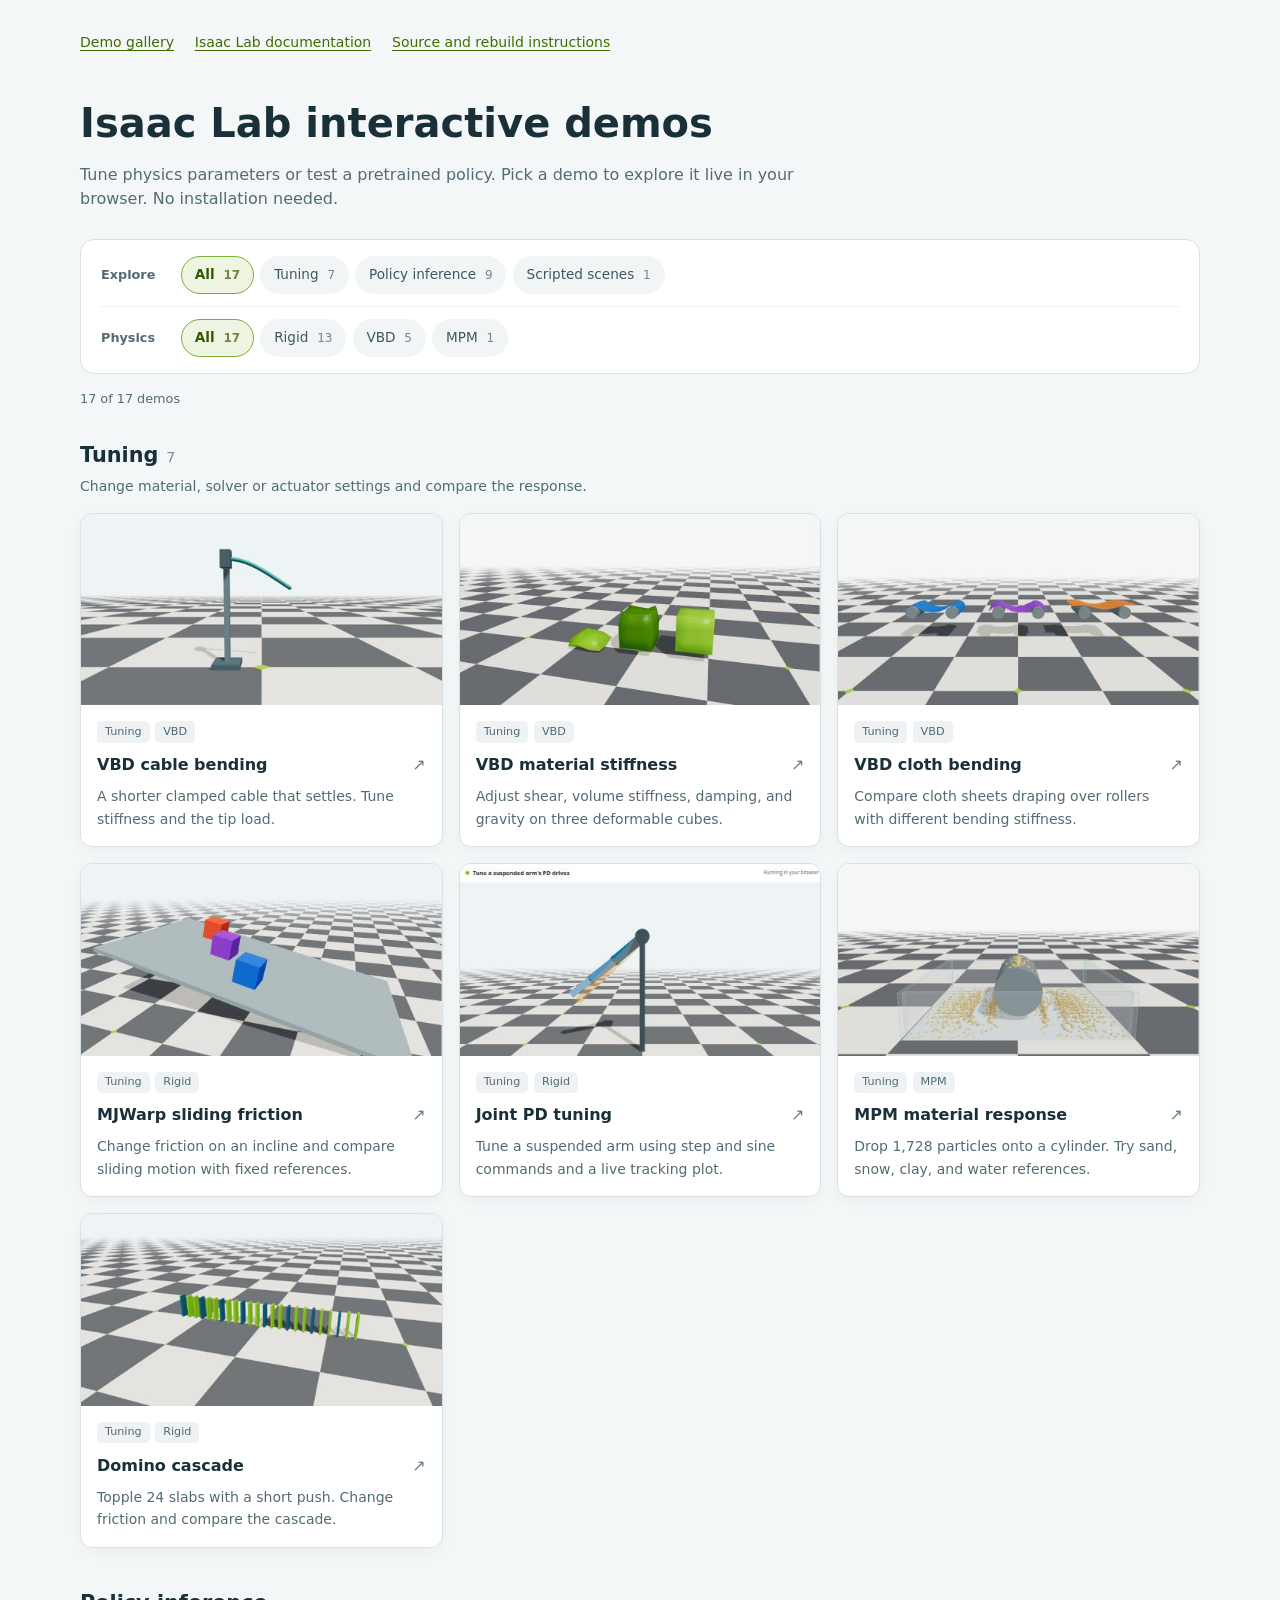
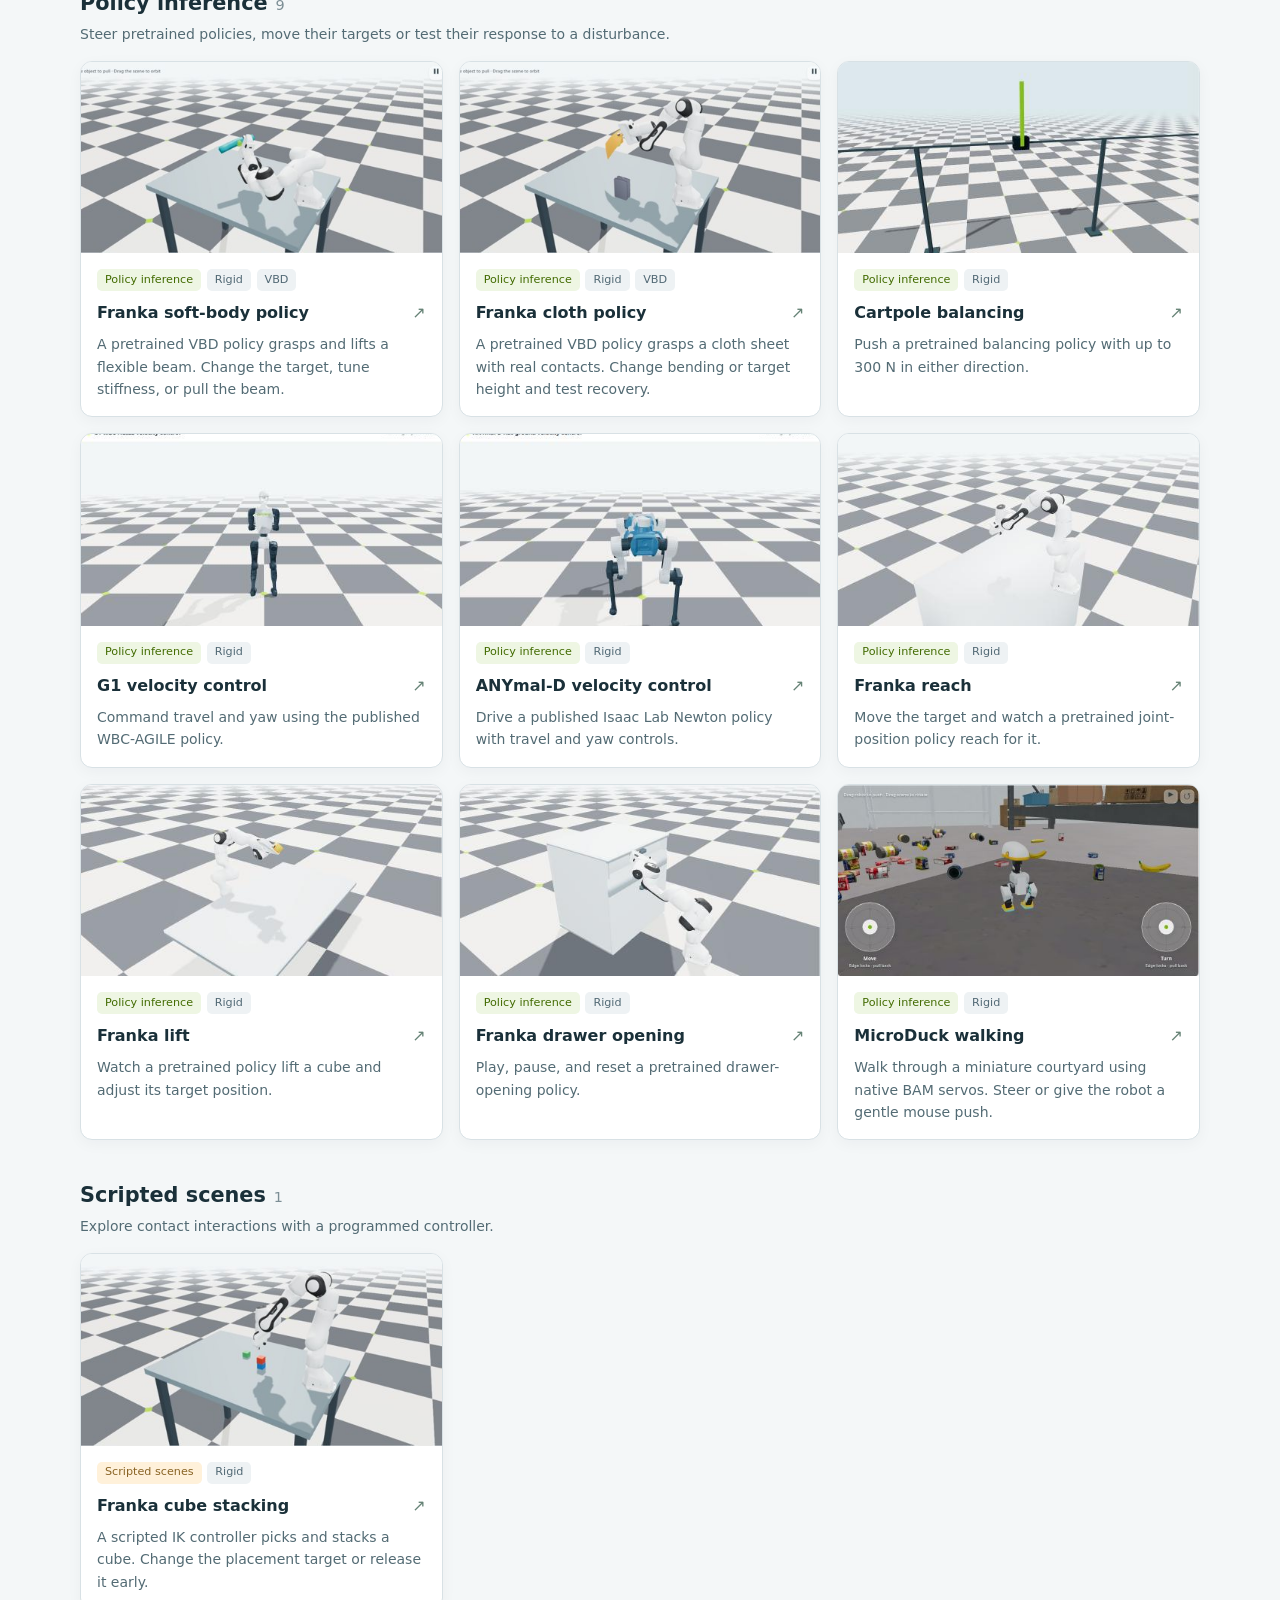
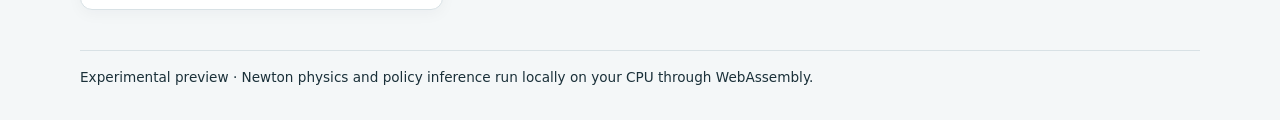
==== commit 4cc6ac5d: "Add activity and physics filters to the demo gallery" ====
--- a/lab/index.html
+++ b/lab/index.html
@@ -10,40 +10,111 @@
   <meta charset="utf-8">
   <meta name="viewport" content="width=device-width, initial-scale=1">
   <meta name="description" content="Interactive Newton physics and pretrained policy demos for Isaac Lab, running locally in your browser.">
-  <title>Isaac Lab interactive lab</title>
+  <title>Isaac Lab interactive demos</title>
   <link rel="stylesheet" href="css/browser-demo.css">
   <style>
     * { box-sizing: border-box; }
-    body { margin: 0; padding: 2rem max(1rem, calc((100vw - 1080px) / 2)); background: #f4f7f8; font: 16px/1.5 system-ui, sans-serif; color: #1a3039; }
-    nav { display: flex; flex-wrap: wrap; gap: .6rem 1.3rem; margin-bottom: 1.4rem; }
+    body { margin: 0; padding: 2rem max(1rem, calc((100vw - 1120px) / 2)); background: #f4f7f8; font: 16px/1.5 system-ui, sans-serif; color: #1a3039; }
+    [hidden] { display: none !important; }
+    nav { display: flex; flex-wrap: wrap; gap: .6rem 1.3rem; margin-bottom: 2.5rem; font-size: .875rem; }
     a { color: #426b00; text-underline-offset: .2em; }
     h1 { font-size: clamp(1.7rem, 4vw, 2.5rem); margin: 0 0 .6rem; }
-    h2 { font-size: 1.4rem; margin-top: 2rem; }
+    h2 { font-size: 1.3rem; margin: 0; }
     p { color: #536b74; }
-    .grid { display: grid; grid-template-columns: repeat(auto-fit, minmax(min(100%, 280px), 1fr)); gap: 1rem; }
+    #description { max-width: 760px; margin: 0 0 1.75rem; }
+    button { font: inherit; cursor: pointer; }
+    button:disabled { cursor: default; }
+    button:focus-visible, a:focus-visible { outline: 3px solid #76b900; outline-offset: 3px; }
+    .filters { padding: 1rem 1.25rem; border: 1px solid #d8e1e5; border-radius: 14px; background: #fff; }
+    .filter-row { display: flex; align-items: baseline; gap: 1rem; }
+    .filter-row + .filter-row { margin-top: .75rem; padding-top: .75rem; border-top: 1px solid #edf1f3; }
+    .filter-label { flex: 0 0 64px; color: #536b74; font-size: .8rem; font-weight: 600; }
+    .filter-options { display: flex; flex-wrap: wrap; gap: .4rem; }
+    .filter-pill { display: inline-flex; align-items: center; gap: .55rem; min-height: 38px; padding: .35rem .8rem; border: 1px solid transparent; border-radius: 999px; background: #f1f5f6; color: #40565f; font-size: .85rem; }
+    .filter-pill:hover:not(:disabled) { background: #e8f0e1; }
+    .filter-pill[aria-pressed="true"] { border-color: #7cae38; background: #eef6e3; color: #335900; font-weight: 600; }
+    .filter-pill:disabled { opacity: .4; }
+    .filter-count { font-size: .75rem; font-variant-numeric: tabular-nums; opacity: .7; }
+    .results { display: flex; justify-content: space-between; align-items: center; gap: 1rem; min-height: 50px; margin-bottom: 1rem; color: #536b74; font-size: .8rem; }
+    .clear-filters { border: 0; padding: .5rem 0 .5rem .5rem; color: #426b00; background: transparent; text-decoration: underline; text-underline-offset: .2em; }
+    .demo-section + .demo-section { margin-top: 2.5rem; }
+    .section-count { margin-left: .5rem; color: #7c8e95; font-size: .9rem; font-weight: 400; }
+    .section-description { margin: .3rem 0 1rem; font-size: .875rem; }
+    .grid { display: grid; grid-template-columns: repeat(auto-fill, minmax(min(100%, 300px), 1fr)); gap: 1rem; }
     .card { display: block; overflow: hidden; border: 1px solid #d8e1e5; border-radius: 12px; background: white; text-decoration: none; box-shadow: 0 4px 15px #14232b0a; transition: transform .15s ease, box-shadow .15s ease; }
     .card:hover { transform: translateY(-3px); box-shadow: 0 8px 24px #14232b18; }
-    .card:focus-visible { outline: 3px solid #76b900; outline-offset: 3px; }
-    .card img { display: block; width: 100%; aspect-ratio: 480 / 255; object-fit: cover; }
-    .card strong { display: block; padding: 1rem 1rem 0; color: #1a3039; }
-    .card p { padding: 0 1rem 1rem; margin: .4rem 0 0; font-size: .9rem; }
+    .card img { display: block; width: 100%; height: auto; aspect-ratio: 480 / 255; object-fit: cover; background: #edf2f4; }
+    .card-body { padding: 1rem; }
+    .card-tags { display: flex; flex-wrap: wrap; gap: .35rem; margin-bottom: .65rem; }
+    .badge { padding: .15rem .5rem; border-radius: 5px; background: #eef2f4; color: #526975; font-size: .7rem; }
+    .badge-policy { background: #eef6e3; color: #426b00; }
+    .badge-scripted { background: #fff1da; color: #896323; }
+    .card-title { display: flex; justify-content: space-between; align-items: baseline; gap: .5rem; }
+    .card strong { color: #1a3039; font-size: 1rem; }
+    .card-arrow { color: #668376; }
+    .card p { margin: .5rem 0 0; font-size: .875rem; line-height: 1.6; }
+    .empty { padding: 2rem; border: 1px dashed #bacbd2; border-radius: 12px; text-align: center; }
     footer { margin-top: 2.5rem; padding-top: 1rem; border-top: 1px solid #d8e1e5; font-size: .85rem; }
+    @media (max-width: 540px) {
+      body { padding-top: 1.25rem; }
+      nav { margin-bottom: 1.5rem; gap: .5rem 1rem; }
+      .filters { padding: 1rem; }
+      .filter-row { flex-direction: column; gap: .5rem; }
+      .filter-label { flex-basis: auto; }
+      .filter-pill { min-height: 44px; }
+    }
+    @media (prefers-reduced-motion: reduce) {
+      .card { transition: none; }
+      .card:hover { transform: none; }
+    }
   </style>
 </head>
 <body>
   <nav aria-label="Navigation">
-    <a href="./">All demos</a>
+    <a id="gallery-link" href="./?v=gallery-v1">Demo gallery</a>
     <a href="https://isaac-sim.github.io/IsaacLab/">Isaac Lab documentation</a>
     <a href="https://github.com/maxkra15/isaaclab-browser-demos/tree/pages/exporters">Source and rebuild instructions</a>
   </nav>
-  <h1>Isaac Lab interactive lab</h1>
-  <p id="description">Explore Newton physics and pretrained policies. Each demo runs locally on your CPU through WebAssembly.</p>
+  <h1>Isaac Lab interactive demos</h1>
+  <p id="description">Tune physics parameters or test a pretrained policy. Pick a demo to explore it live in your browser. No installation needed.</p>
+  <section id="gallery-controls" hidden aria-label="Filter demos">
+    <div class="filters">
+      <div class="filter-row">
+        <span class="filter-label" id="activity-label">Explore</span>
+        <div class="filter-options" id="activity-filters" role="group" aria-labelledby="activity-label"></div>
+      </div>
+      <div class="filter-row">
+        <span class="filter-label" id="physics-label">Physics</span>
+        <div class="filter-options" id="physics-filters" role="group" aria-labelledby="physics-label"></div>
+      </div>
+    </div>
+    <div class="results">
+      <span id="result-count" role="status" aria-live="polite"></span>
+      <button type="button" class="clear-filters" hidden>Clear filters</button>
+    </div>
+  </section>
   <main id="content"></main>
-  <footer>Experimental preview · Compact Newton scenes. Iterating here before proposing documentation changes.</footer>
+  <footer>Experimental preview · Newton physics and policy inference run locally on your CPU through WebAssembly.</footer>
+  <template id="demo-card">
+    <a class="card">
+      <img alt="" loading="lazy" width="480" height="255">
+      <div class="card-body">
+        <div class="card-tags"></div>
+        <div class="card-title"><strong></strong><span class="card-arrow" aria-hidden="true">↗</span></div>
+        <p></p>
+      </div>
+    </a>
+  </template>
   <script type="module">
-    import { demos } from './demos.js?rev=pretrained-vbd';
+    import { demos, activities, physics } from './demos.js?rev=gallery-v1';
+    const revision = 'gallery-v1';
     const content = document.querySelector('#content');
-    const selected = new URLSearchParams(location.search).get('demo');
+    const params = new URLSearchParams(location.search);
+    const galleryParams = new URLSearchParams(params);
+    galleryParams.delete('demo');
+    galleryParams.set('v', revision);
+    document.querySelector('#gallery-link').href = `?${galleryParams}`;
+    const selected = params.get('demo');
     const demo = demos.find((item) => item.id === selected);
     if (demo) {
       document.title = `${demo.title} · Isaac Lab`;
@@ -54,30 +125,121 @@
       widget.setAttribute('src', `${demo.assetRoot || './browser_demos'}/${demo.id}/manifest.json`);
       content.append(widget);
     } else {
-      for (const group of new Set(demos.map((item) => item.group))) {
+      document.querySelector('#gallery-controls').hidden = false;
+      const choices = { activity: activities, physics };
+      const readFilters = () => {
+        const query = new URLSearchParams(location.search);
+        return Object.fromEntries(Object.entries(choices).map(([key, values]) =>
+          [key, values.some((item) => item.id === query.get(key)) ? query.get(key) : 'all']));
+      };
+      let filters = readFilters();
+      const matches = (item, selection = filters) =>
+        (selection.activity === 'all' || item.activity === selection.activity)
+        && (selection.physics === 'all' || item.physics.includes(selection.physics));
+      const cards = [];
+      const sections = [];
+      const buttons = [];
+      const clear = document.querySelector('.clear-filters');
+      for (const activity of activities) {
+        const section = document.createElement('section');
+        section.className = 'demo-section';
         const heading = document.createElement('h2');
-        heading.textContent = group;
+        heading.id = `section-${activity.id}`;
+        section.setAttribute('aria-labelledby', heading.id);
+        heading.textContent = activity.label;
+        const count = document.createElement('span');
+        count.className = 'section-count';
+        heading.append(count);
+        const help = document.createElement('p');
+        help.className = 'section-description';
+        help.textContent = activity.description;
         const grid = document.createElement('div');
         grid.className = 'grid';
-        for (const item of demos.filter((value) => value.group === group)) {
-          const card = document.createElement('a');
-          card.className = 'card';
-          card.href = `?demo=${item.id}`;
-          const image = document.createElement('img');
+        for (const item of demos.filter((value) => value.activity === activity.id)) {
+          const card = document.querySelector('#demo-card').content.firstElementChild.cloneNode(true);
+          const image = card.querySelector('img');
           image.src = item.preview || `${item.assetRoot || './browser_demos'}/previews/${item.id}.jpg`;
-          image.alt = '';
-          image.loading = 'lazy';
-          image.width = 480;
-          image.height = 255;
-          const title = document.createElement('strong');
-          title.textContent = item.title;
-          const description = document.createElement('p');
-          description.textContent = item.description;
-          card.append(image, title, description);
+          card.querySelector('strong').textContent = item.title;
+          card.querySelector('p').textContent = item.description;
+          const tags = [
+            { label: activity.label, className: `badge badge-${activity.id}` },
+            ...item.physics.map((id) => ({ label: physics.find((value) => value.id === id).label, className: 'badge' })),
+          ];
+          for (const tag of tags) {
+            const badge = document.createElement('span');
+            badge.className = tag.className;
+            badge.textContent = tag.label;
+            card.querySelector('.card-tags').append(badge);
+          }
           grid.append(card);
-        }
-        content.append(heading, grid);
+          cards.push({ item, card });
+        }
+        section.append(heading, help, grid);
+        content.append(section);
+        sections.push({ activity, section, count });
       }
+      const empty = document.createElement('p');
+      empty.className = 'empty';
+      empty.textContent = 'No demos match these filters. Clear the filters to explore all demos.';
+      content.append(empty);
+
+      function updateGallery() {
+        const query = new URLSearchParams(location.search);
+        query.delete('demo');
+        query.set('v', revision);
+        for (const key of Object.keys(choices)) {
+          filters[key] === 'all' ? query.delete(key) : query.set(key, filters[key]);
+        }
+        let count = 0;
+        for (const { item, card } of cards) {
+          card.hidden = !matches(item);
+          if (!card.hidden) count += 1;
+          const link = new URLSearchParams(query);
+          link.set('demo', item.id);
+          card.href = `?${link}`;
+        }
+        for (const { activity, section, count: label } of sections) {
+          const visible = demos.filter((item) => item.activity === activity.id && matches(item)).length;
+          section.hidden = visible === 0;
+          label.textContent = visible;
+        }
+        for (const { key, option, button, label } of buttons) {
+          const available = demos.filter((item) => matches(item, { ...filters, [key]: option.id })).length;
+          button.setAttribute('aria-pressed', String(filters[key] === option.id));
+          button.setAttribute('aria-label', `${option.label}: ${available} ${available === 1 ? 'demo' : 'demos'}`);
+          button.disabled = available === 0 && option.id !== 'all' && filters[key] !== option.id;
+          label.textContent = available;
+        }
+        document.querySelector('#result-count').textContent = `${count} of ${demos.length} demos`;
+        clear.hidden = Object.values(filters).every((value) => value === 'all');
+        empty.hidden = count > 0;
+        return query;
+      }
+      for (const [key, values] of Object.entries(choices)) {
+        for (const option of [{ id: 'all', label: 'All' }, ...values]) {
+          const button = document.createElement('button');
+          button.type = 'button';
+          button.className = 'filter-pill';
+          button.textContent = option.label;
+          if (option.description) button.title = option.description;
+          const label = document.createElement('span');
+          label.className = 'filter-count';
+          button.append(label);
+          button.addEventListener('click', () => {
+            if (filters[key] === option.id) return;
+            filters[key] = option.id;
+            history.pushState(null, '', `?${updateGallery()}`);
+          });
+          document.querySelector(`#${key}-filters`).append(button);
+          buttons.push({ key, option, button, label });
+        }
+      }
+      clear.addEventListener('click', () => {
+        filters = { activity: 'all', physics: 'all' };
+        history.pushState(null, '', `?${updateGallery()}`);
+      });
+      window.addEventListener('popstate', () => { filters = readFilters(); updateGallery(); });
+      updateGallery();
     }
   </script>
 </body>
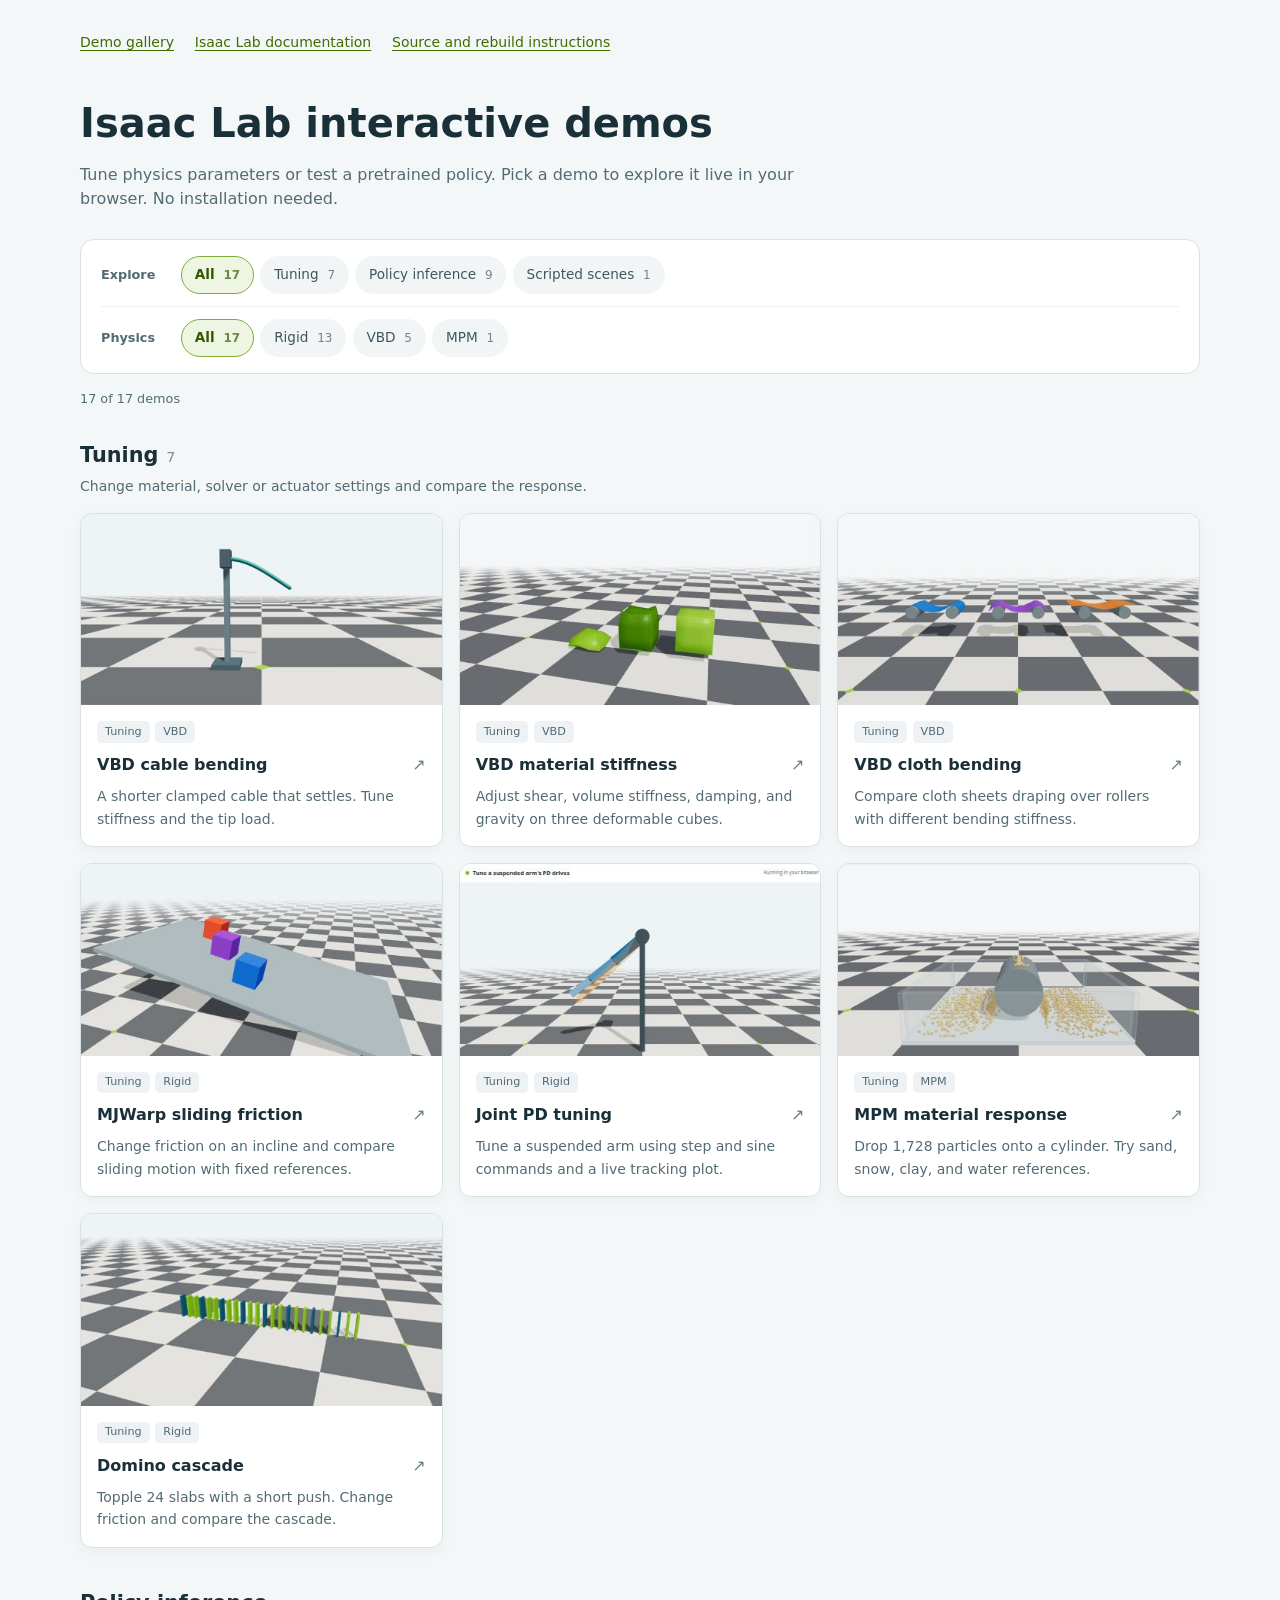
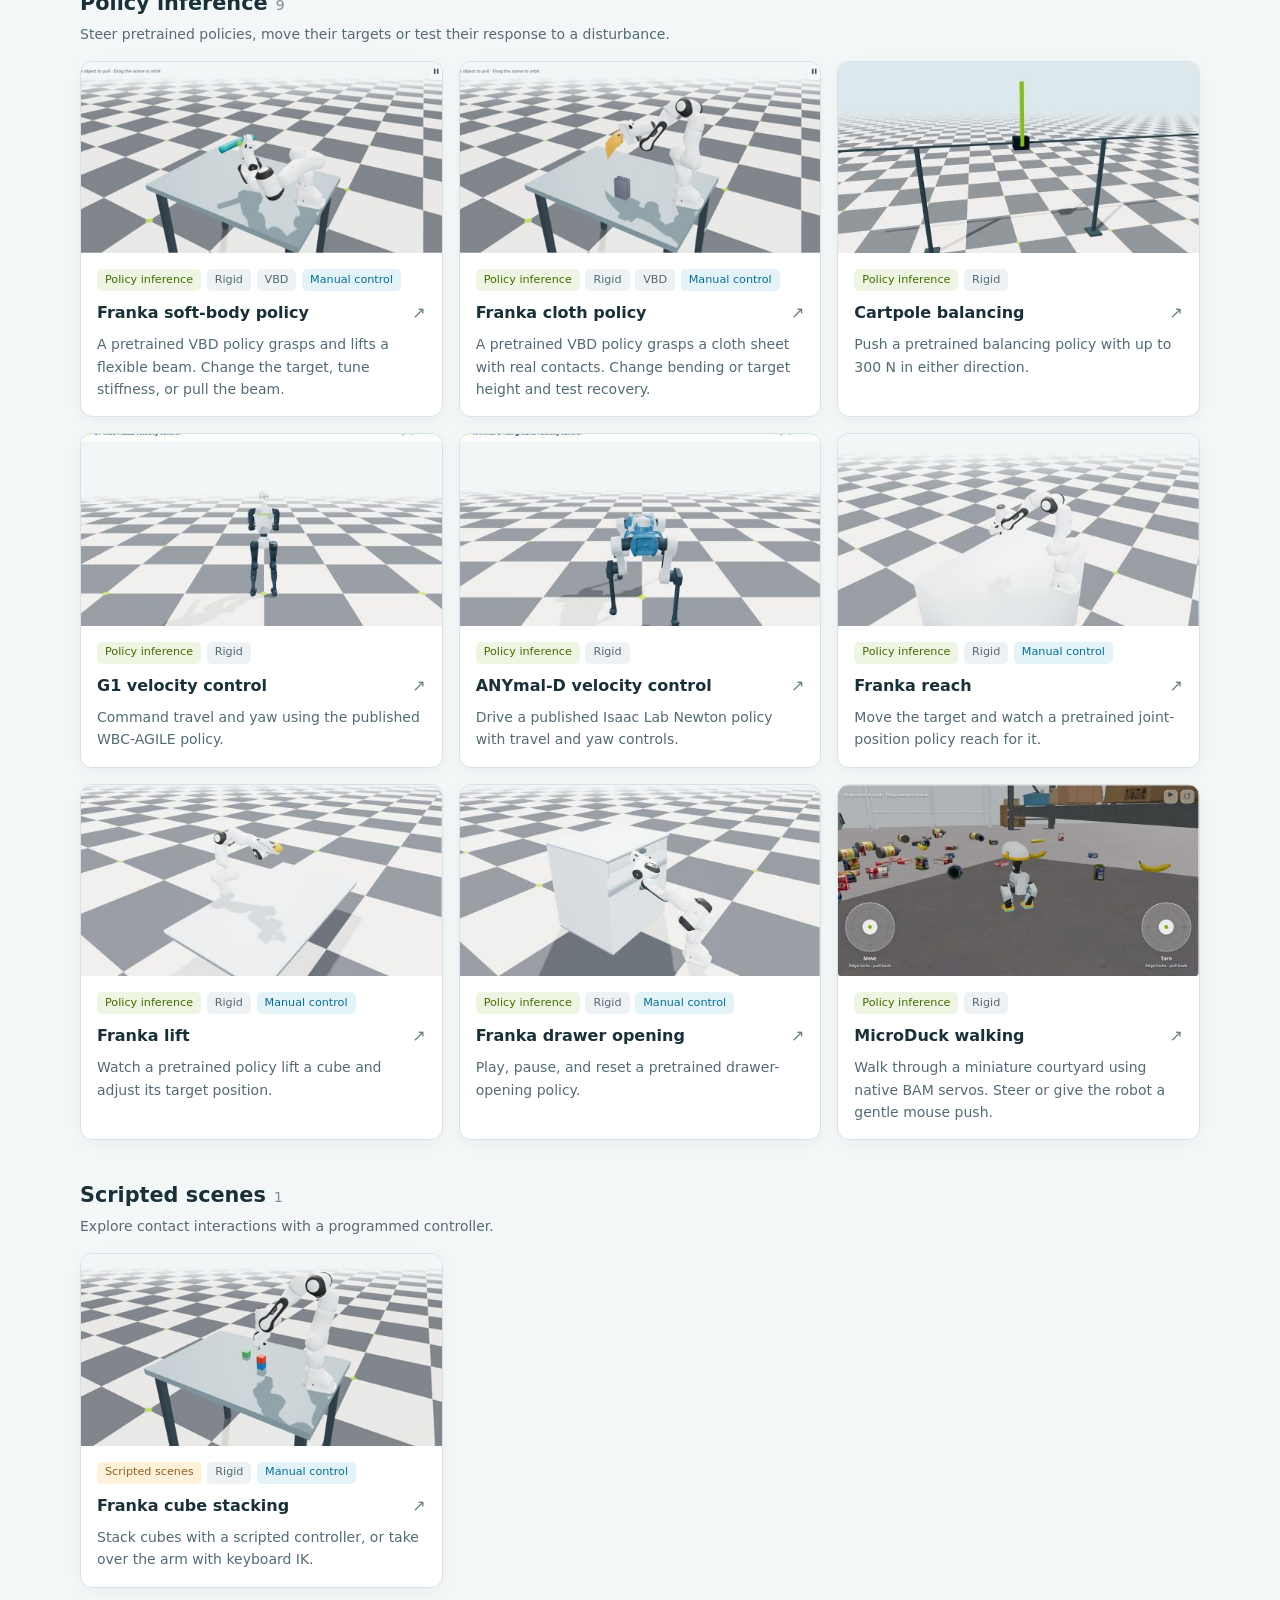
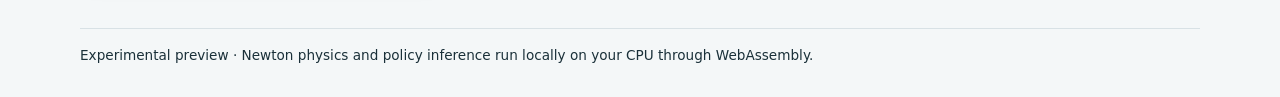
==== commit 7b549f9c: "Add Franka manual controls and fix stacking and MPM contacts" ====
--- a/lab/index.html
+++ b/lab/index.html
@@ -11,7 +11,7 @@
   <meta name="viewport" content="width=device-width, initial-scale=1">
   <meta name="description" content="Interactive Newton physics and pretrained policy demos for Isaac Lab, running locally in your browser.">
   <title>Isaac Lab interactive demos</title>
-  <link rel="stylesheet" href="css/browser-demo.css">
+  <link rel="stylesheet" href="css/browser-demo.css?rev=teleop-v1">
   <style>
     * { box-sizing: border-box; }
     body { margin: 0; padding: 2rem max(1rem, calc((100vw - 1120px) / 2)); background: #f4f7f8; font: 16px/1.5 system-ui, sans-serif; color: #1a3039; }
@@ -49,6 +49,7 @@
     .badge { padding: .15rem .5rem; border-radius: 5px; background: #eef2f4; color: #526975; font-size: .7rem; }
     .badge-policy { background: #eef6e3; color: #426b00; }
     .badge-scripted { background: #fff1da; color: #896323; }
+    .badge-manual { background: #e4f3f8; color: #066f92; }
     .card-title { display: flex; justify-content: space-between; align-items: baseline; gap: .5rem; }
     .card strong { color: #1a3039; font-size: 1rem; }
     .card-arrow { color: #668376; }
@@ -71,7 +72,7 @@
 </head>
 <body>
   <nav aria-label="Navigation">
-    <a id="gallery-link" href="./?v=gallery-v1">Demo gallery</a>
+    <a id="gallery-link" href="./?v=teleop-v1">Demo gallery</a>
     <a href="https://isaac-sim.github.io/IsaacLab/">Isaac Lab documentation</a>
     <a href="https://github.com/maxkra15/isaaclab-browser-demos/tree/pages/exporters">Source and rebuild instructions</a>
   </nav>
@@ -106,8 +107,8 @@
     </a>
   </template>
   <script type="module">
-    import { demos, activities, physics } from './demos.js?rev=gallery-v1';
-    const revision = 'gallery-v1';
+    import { demos, activities, physics } from './demos.js?rev=teleop-v1';
+    const revision = 'teleop-v1';
     const content = document.querySelector('#content');
     const params = new URLSearchParams(location.search);
     const galleryParams = new URLSearchParams(params);
@@ -120,7 +121,7 @@
       document.title = `${demo.title} · Isaac Lab`;
       document.querySelector('h1').textContent = demo.title;
       document.querySelector('#description').textContent = `${demo.description} Drag to orbit, scroll to zoom, and use the controls to pause or reset.`;
-      await import('./css/browser-demo.js?rev=pretrained-vbd');
+      await import('./css/browser-demo.js?rev=teleop-v1');
       const widget = document.createElement('isaaclab-browser-demo');
       widget.setAttribute('src', `${demo.assetRoot || './browser_demos'}/${demo.id}/manifest.json`);
       content.append(widget);
@@ -165,6 +166,7 @@
             { label: activity.label, className: `badge badge-${activity.id}` },
             ...item.physics.map((id) => ({ label: physics.find((value) => value.id === id).label, className: 'badge' })),
           ];
+          if (item.manualControl) tags.push({ label: 'Manual control', className: 'badge badge-manual' });
           for (const tag of tags) {
             const badge = document.createElement('span');
             badge.className = tag.className;
--- a/lab/css/browser-demo.css
+++ b/lab/css/browser-demo.css
@@ -7,3 +7,35 @@
 @import url("../../v6/css/browser-demo.css");
 
 .browser-demo-boundary-note { display: block; margin-top: .75rem; color: #536b74; font-size: .75rem; }
+
+isaaclab-browser-demo [hidden] { display: none !important; }
+.browser-demo-franka-mode { position: absolute; top: 12px; left: 12px; display: flex; gap: 3px; padding: 3px; border: 1px solid #fff9; border-radius: 11px; background: #ffffffa0; backdrop-filter: blur(8px); box-shadow: 0 2px 8px #192e3610; }
+.browser-demo-franka-mode button { min-width: 70px; min-height: 34px; padding: .35rem .75rem; border: 0; border-radius: 8px; background: transparent; color: #40565e; font-size: .8rem; }
+.browser-demo-franka-mode button[aria-pressed="true"] { background: #eff8e6; color: #375c00; box-shadow: 0 1px 4px #213b0015; font-weight: 600; }
+.browser-demo-franka-mode button[aria-pressed="true"]:last-child { background: #e4f3f8; color: #066f92; }
+.browser-demo-franka-help { position: absolute; bottom: 12px; left: 12px; max-width: calc(100% - 24px); padding: .5rem .65rem; border: 1px solid #fff8; border-radius: 8px; background: #ffffffa0; backdrop-filter: blur(6px); color: #40565e; font-size: .72rem; pointer-events: none; }
+[data-control-mode="manual"] .browser-demo-franka-help { max-width: calc(100% - 195px); }
+.browser-demo-franka-grip { position: absolute; bottom: 12px; right: 12px; min-height: 40px; padding: .5rem .75rem; border: 1px solid #fff9; border-radius: 9px; background: #ffffffbd; backdrop-filter: blur(6px); color: #244957; font-size: .8rem; }
+.browser-demo-franka-shortcut { margin-left: .6rem; padding: .1rem .3rem; border: 1px solid #24495725; border-radius: 4px; font: inherit; font-size: .7rem; }
+.browser-demo-viewport canvas:focus-visible { outline: 2px solid #168aaf; outline-offset: -2px; }
+.browser-demo-franka-pad { display: none; }
+.browser-demo-franka-settings { display: flex; flex-wrap: wrap; align-items: center; gap: .7rem 1.5rem; width: 100%; }
+.browser-demo-franka-settings > strong { flex-basis: 100%; color: #536b74; font-size: .8rem; }
+.browser-demo-franka-material { width: 100%; font-size: .82rem; }
+.browser-demo-franka-material summary { color: #536b74; cursor: pointer; }
+.browser-demo-franka-material > div { padding-top: .8rem; }
+@media (max-width: 600px) {
+  .browser-demo-franka-mode button { min-width: 65px; min-height: 40px; }
+  [data-control-mode="manual"] .browser-demo-franka-help { display: none; }
+  .browser-demo-franka-pad { position: absolute; bottom: 12px; left: 12px; display: grid; grid-template-columns: repeat(4, 44px); gap: 4px; }
+  .browser-demo-franka-pad button { min-width: 44px; min-height: 44px; padding: 0; border: 1px solid #fff9; border-radius: 9px; background: #ffffffbd; backdrop-filter: blur(6px); color: #244957; font-size: .82rem; touch-action: none; }
+  .browser-demo-franka-pad button:active { background: #d9edf5; }
+  .browser-demo-franka-grip { min-height: 44px; font-size: .75rem; }
+  .browser-demo-franka-shortcut { display: none; }
+  .browser-demo-franka-pad [data-key="KeyA"] { grid-area: 2 / 1; }
+  .browser-demo-franka-pad [data-key="KeyW"] { grid-area: 1 / 2; }
+  .browser-demo-franka-pad [data-key="KeyD"] { grid-area: 2 / 3; }
+  .browser-demo-franka-pad [data-key="KeyS"] { grid-area: 2 / 2; }
+  .browser-demo-franka-pad [data-key="KeyR"] { grid-area: 1 / 4; }
+  .browser-demo-franka-pad [data-key="KeyF"] { grid-area: 2 / 4; }
+}
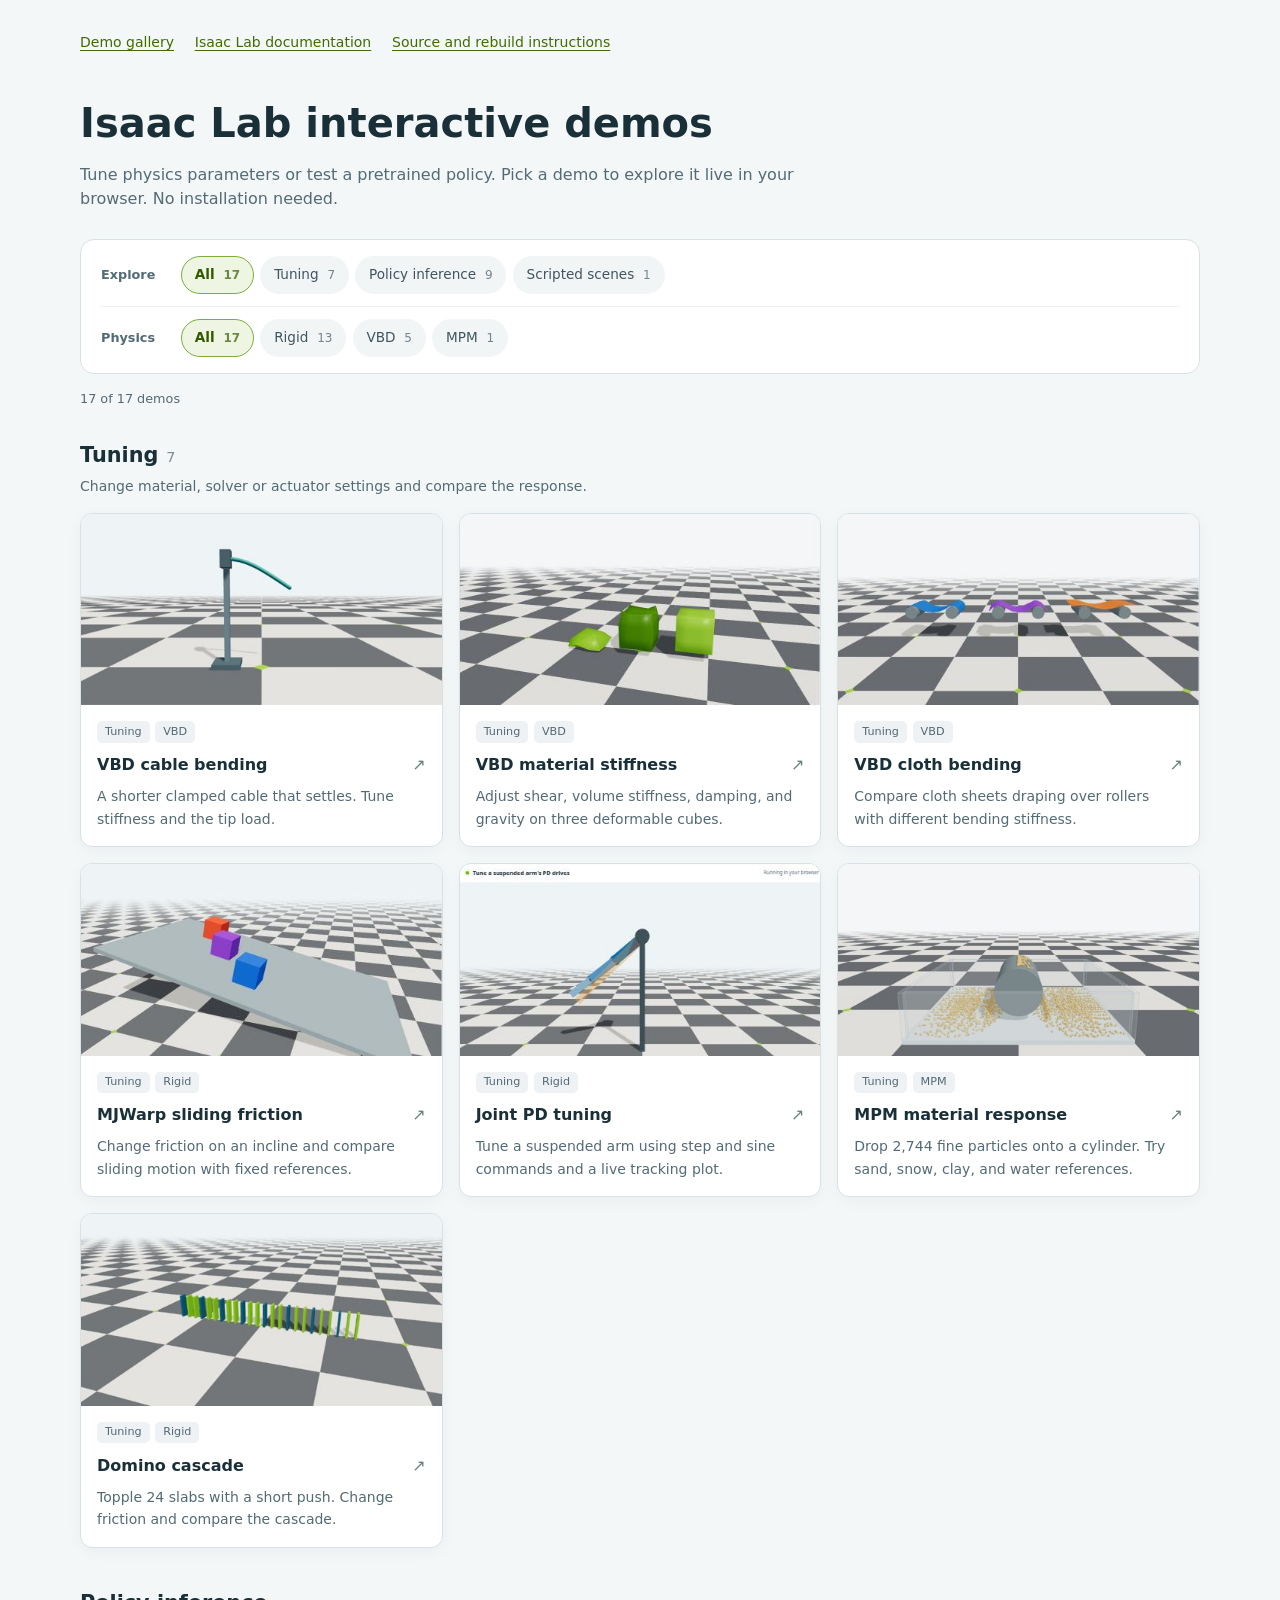
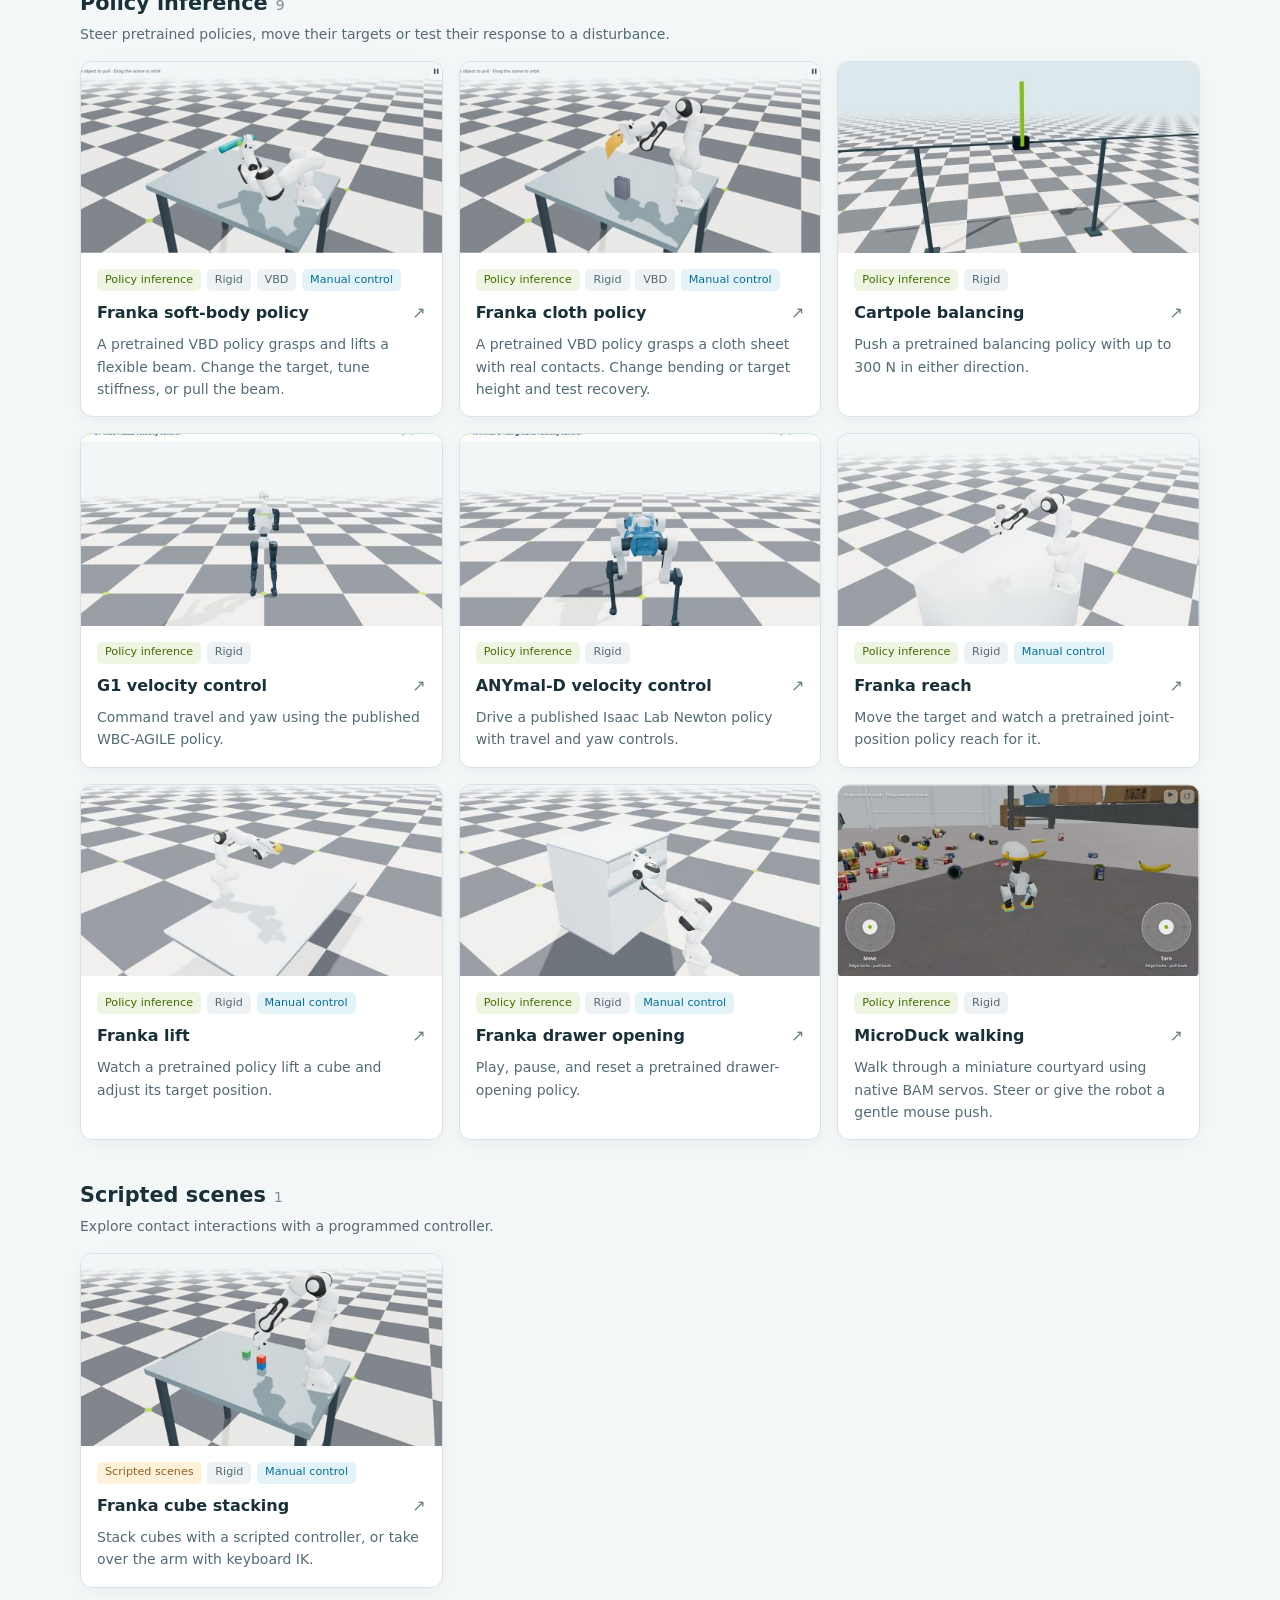
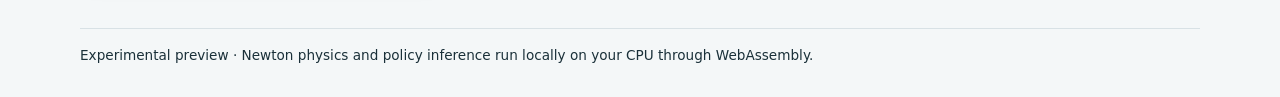
==== commit a86326b6: "Refine MPM grains in the interactive preview" ====
--- a/lab/index.html
+++ b/lab/index.html
@@ -72,7 +72,7 @@
 </head>
 <body>
   <nav aria-label="Navigation">
-    <a id="gallery-link" href="./?v=teleop-v1">Demo gallery</a>
+    <a id="gallery-link" href="./?v=grains-v1">Demo gallery</a>
     <a href="https://isaac-sim.github.io/IsaacLab/">Isaac Lab documentation</a>
     <a href="https://github.com/maxkra15/isaaclab-browser-demos/tree/pages/exporters">Source and rebuild instructions</a>
   </nav>
@@ -107,8 +107,8 @@
     </a>
   </template>
   <script type="module">
-    import { demos, activities, physics } from './demos.js?rev=teleop-v1';
-    const revision = 'teleop-v1';
+    import { demos, activities, physics } from './demos.js?rev=grains-v1';
+    const revision = 'grains-v1';
     const content = document.querySelector('#content');
     const params = new URLSearchParams(location.search);
     const galleryParams = new URLSearchParams(params);
@@ -121,7 +121,7 @@
       document.title = `${demo.title} · Isaac Lab`;
       document.querySelector('h1').textContent = demo.title;
       document.querySelector('#description').textContent = `${demo.description} Drag to orbit, scroll to zoom, and use the controls to pause or reset.`;
-      await import('./css/browser-demo.js?rev=teleop-v1');
+      await import('./css/browser-demo.js?rev=grains-v1');
       const widget = document.createElement('isaaclab-browser-demo');
       widget.setAttribute('src', `${demo.assetRoot || './browser_demos'}/${demo.id}/manifest.json`);
       content.append(widget);
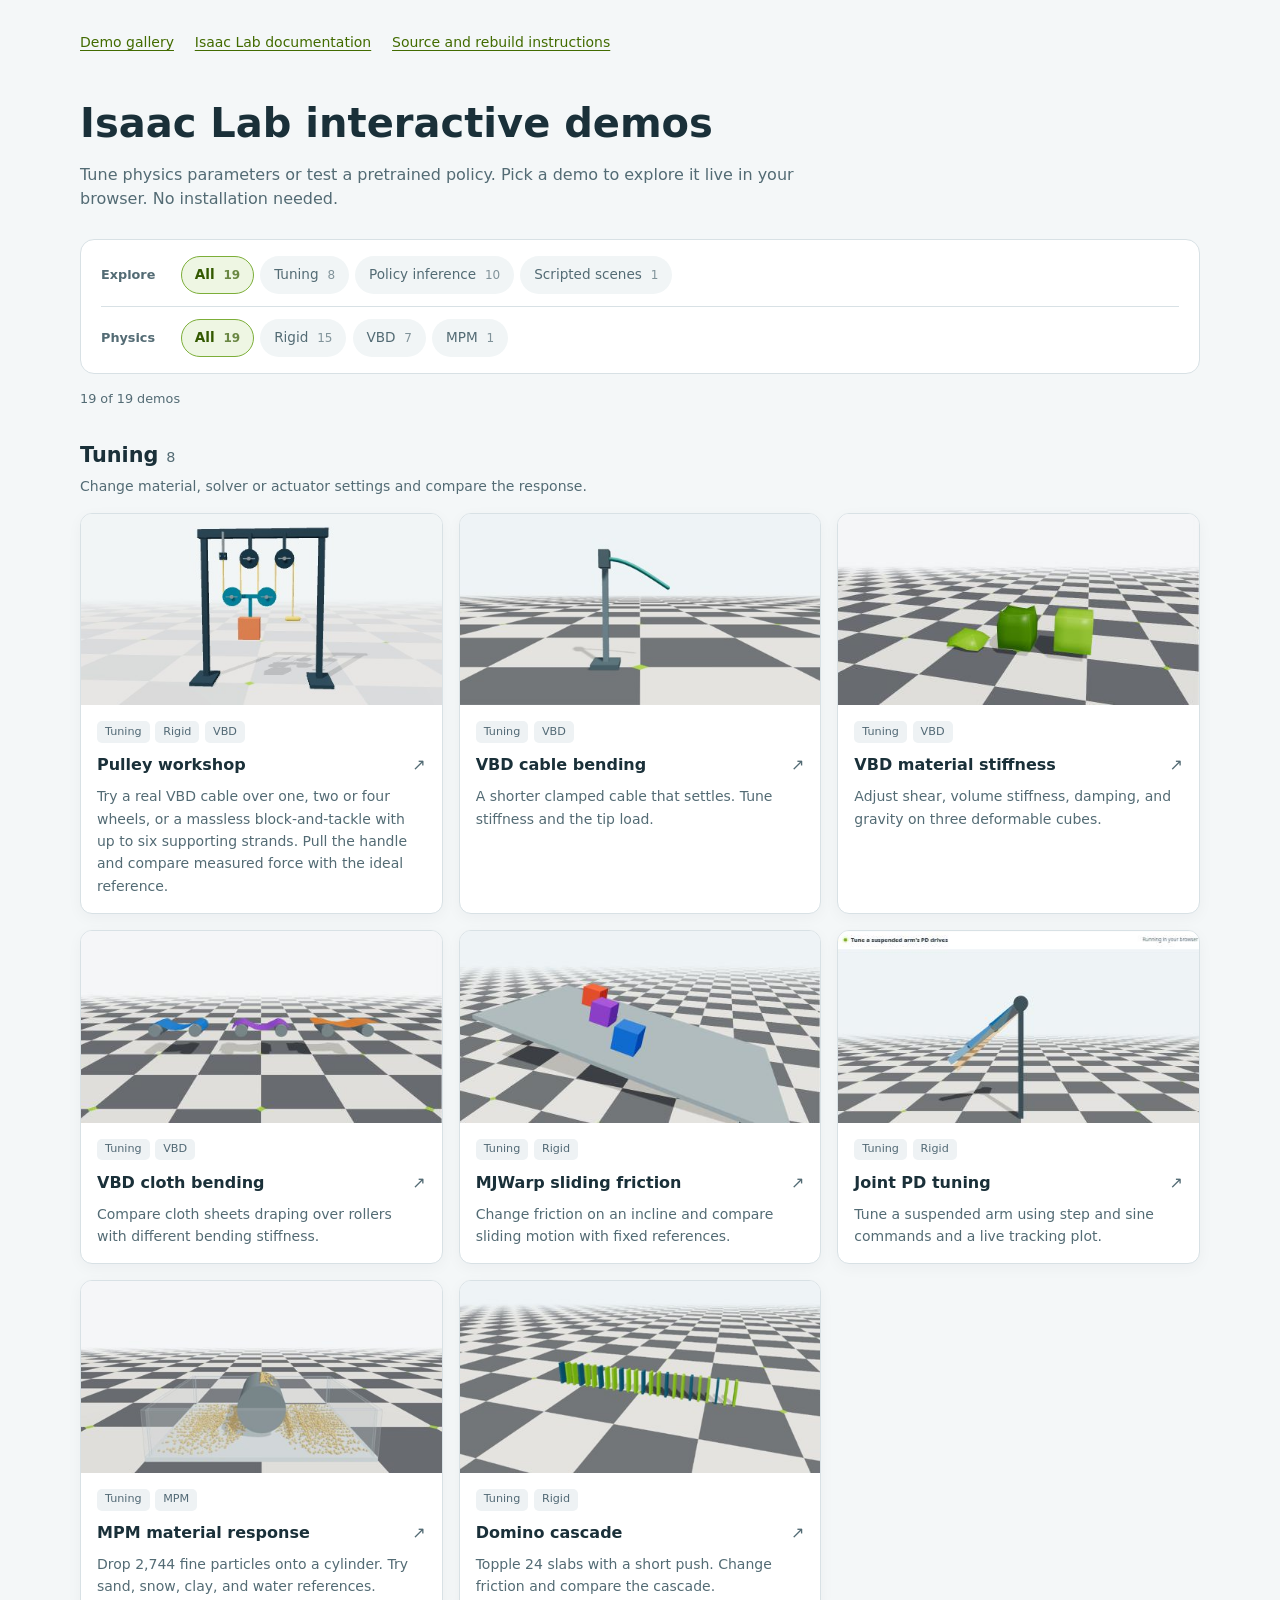
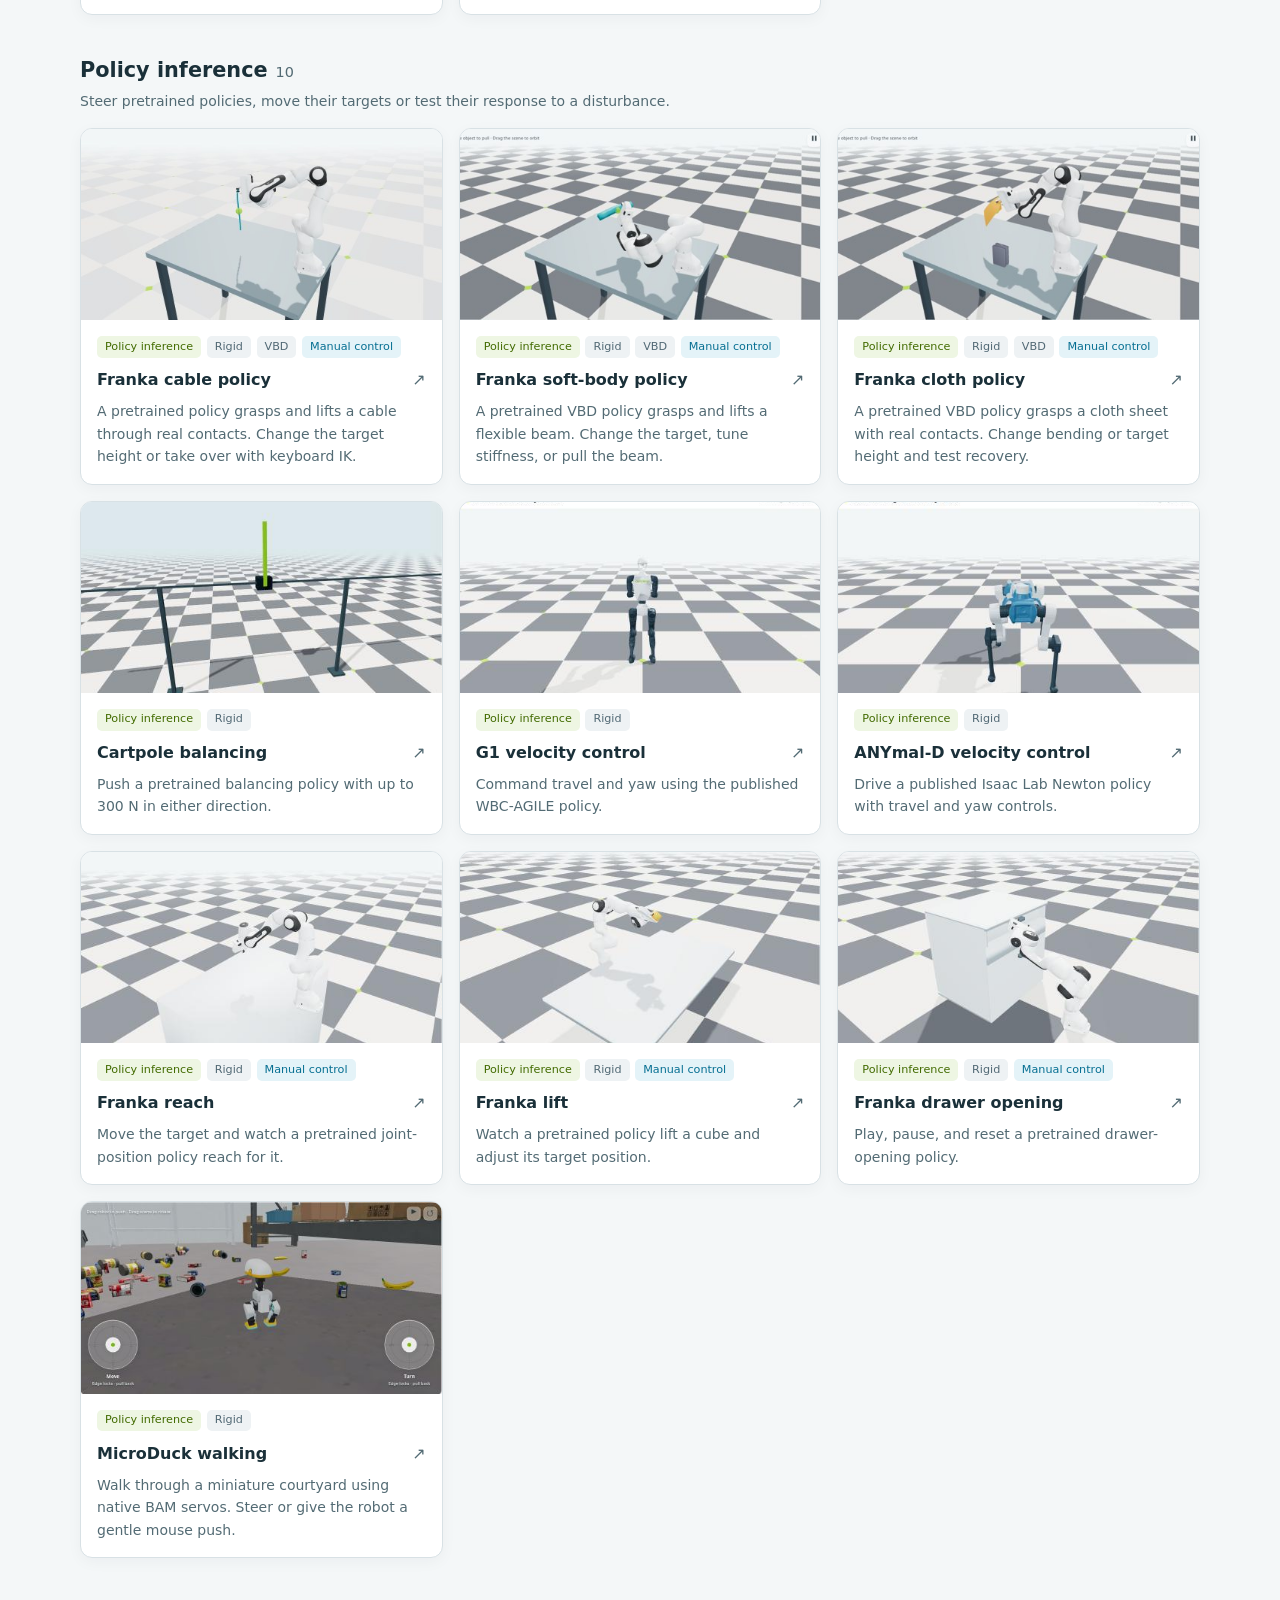
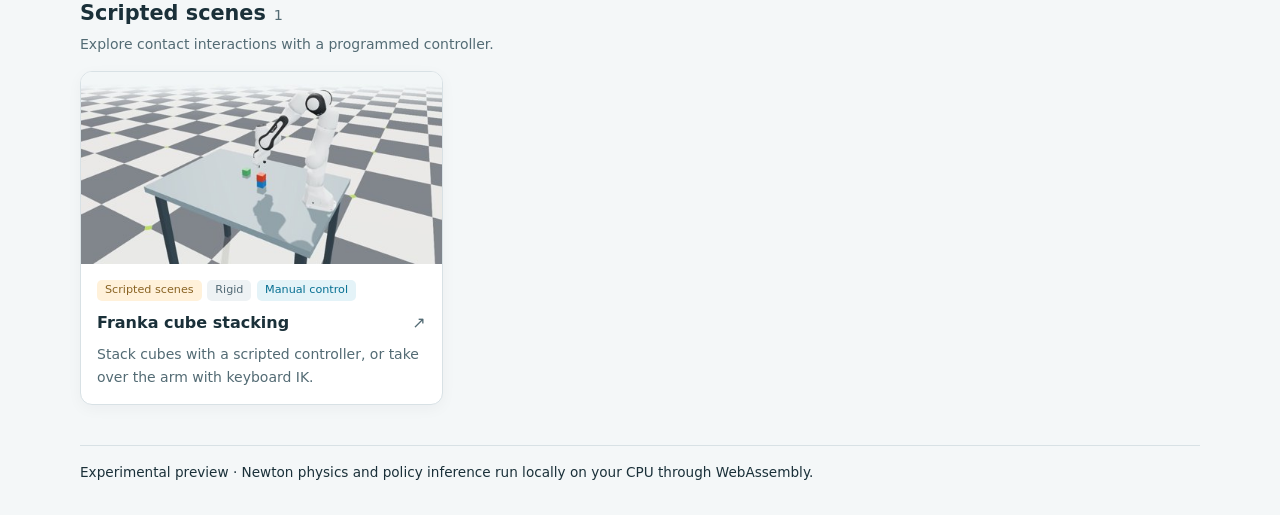
==== commit ea5cab94: "Publish embedded galleries and cable physics previews" ====
--- a/lab/index.html
+++ b/lab/index.html
@@ -11,68 +11,15 @@
   <meta name="viewport" content="width=device-width, initial-scale=1">
   <meta name="description" content="Interactive Newton physics and pretrained policy demos for Isaac Lab, running locally in your browser.">
   <title>Isaac Lab interactive demos</title>
-  <link rel="stylesheet" href="css/browser-demo.css?rev=teleop-v1">
-  <style>
-    * { box-sizing: border-box; }
-    body { margin: 0; padding: 2rem max(1rem, calc((100vw - 1120px) / 2)); background: #f4f7f8; font: 16px/1.5 system-ui, sans-serif; color: #1a3039; }
-    [hidden] { display: none !important; }
-    nav { display: flex; flex-wrap: wrap; gap: .6rem 1.3rem; margin-bottom: 2.5rem; font-size: .875rem; }
-    a { color: #426b00; text-underline-offset: .2em; }
-    h1 { font-size: clamp(1.7rem, 4vw, 2.5rem); margin: 0 0 .6rem; }
-    h2 { font-size: 1.3rem; margin: 0; }
-    p { color: #536b74; }
-    #description { max-width: 760px; margin: 0 0 1.75rem; }
-    button { font: inherit; cursor: pointer; }
-    button:disabled { cursor: default; }
-    button:focus-visible, a:focus-visible { outline: 3px solid #76b900; outline-offset: 3px; }
-    .filters { padding: 1rem 1.25rem; border: 1px solid #d8e1e5; border-radius: 14px; background: #fff; }
-    .filter-row { display: flex; align-items: baseline; gap: 1rem; }
-    .filter-row + .filter-row { margin-top: .75rem; padding-top: .75rem; border-top: 1px solid #edf1f3; }
-    .filter-label { flex: 0 0 64px; color: #536b74; font-size: .8rem; font-weight: 600; }
-    .filter-options { display: flex; flex-wrap: wrap; gap: .4rem; }
-    .filter-pill { display: inline-flex; align-items: center; gap: .55rem; min-height: 38px; padding: .35rem .8rem; border: 1px solid transparent; border-radius: 999px; background: #f1f5f6; color: #40565f; font-size: .85rem; }
-    .filter-pill:hover:not(:disabled) { background: #e8f0e1; }
-    .filter-pill[aria-pressed="true"] { border-color: #7cae38; background: #eef6e3; color: #335900; font-weight: 600; }
-    .filter-pill:disabled { opacity: .4; }
-    .filter-count { font-size: .75rem; font-variant-numeric: tabular-nums; opacity: .7; }
-    .results { display: flex; justify-content: space-between; align-items: center; gap: 1rem; min-height: 50px; margin-bottom: 1rem; color: #536b74; font-size: .8rem; }
-    .clear-filters { border: 0; padding: .5rem 0 .5rem .5rem; color: #426b00; background: transparent; text-decoration: underline; text-underline-offset: .2em; }
-    .demo-section + .demo-section { margin-top: 2.5rem; }
-    .section-count { margin-left: .5rem; color: #7c8e95; font-size: .9rem; font-weight: 400; }
-    .section-description { margin: .3rem 0 1rem; font-size: .875rem; }
-    .grid { display: grid; grid-template-columns: repeat(auto-fill, minmax(min(100%, 300px), 1fr)); gap: 1rem; }
-    .card { display: block; overflow: hidden; border: 1px solid #d8e1e5; border-radius: 12px; background: white; text-decoration: none; box-shadow: 0 4px 15px #14232b0a; transition: transform .15s ease, box-shadow .15s ease; }
-    .card:hover { transform: translateY(-3px); box-shadow: 0 8px 24px #14232b18; }
-    .card img { display: block; width: 100%; height: auto; aspect-ratio: 480 / 255; object-fit: cover; background: #edf2f4; }
-    .card-body { padding: 1rem; }
-    .card-tags { display: flex; flex-wrap: wrap; gap: .35rem; margin-bottom: .65rem; }
-    .badge { padding: .15rem .5rem; border-radius: 5px; background: #eef2f4; color: #526975; font-size: .7rem; }
-    .badge-policy { background: #eef6e3; color: #426b00; }
-    .badge-scripted { background: #fff1da; color: #896323; }
-    .badge-manual { background: #e4f3f8; color: #066f92; }
-    .card-title { display: flex; justify-content: space-between; align-items: baseline; gap: .5rem; }
-    .card strong { color: #1a3039; font-size: 1rem; }
-    .card-arrow { color: #668376; }
-    .card p { margin: .5rem 0 0; font-size: .875rem; line-height: 1.6; }
-    .empty { padding: 2rem; border: 1px dashed #bacbd2; border-radius: 12px; text-align: center; }
-    footer { margin-top: 2.5rem; padding-top: 1rem; border-top: 1px solid #d8e1e5; font-size: .85rem; }
-    @media (max-width: 540px) {
-      body { padding-top: 1.25rem; }
-      nav { margin-bottom: 1.5rem; gap: .5rem 1rem; }
-      .filters { padding: 1rem; }
-      .filter-row { flex-direction: column; gap: .5rem; }
-      .filter-label { flex-basis: auto; }
-      .filter-pill { min-height: 44px; }
-    }
-    @media (prefers-reduced-motion: reduce) {
-      .card { transition: none; }
-      .card:hover { transform: none; }
-    }
-  </style>
+  <link rel="stylesheet" href="css/browser-demo.css?rev=01ee9fecd932">
+  <link rel="stylesheet" href="css/gallery.css?rev=01ee9fecd932">
+  <script>
+    if (new URLSearchParams(location.search).get('embed') === '1') document.documentElement.classList.add('embedded');
+  </script>
 </head>
 <body>
   <nav aria-label="Navigation">
-    <a id="gallery-link" href="./?v=grains-v1">Demo gallery</a>
+    <a id="gallery-link" href="./?v=01ee9fecd932">Demo gallery</a>
     <a href="https://isaac-sim.github.io/IsaacLab/">Isaac Lab documentation</a>
     <a href="https://github.com/maxkra15/isaaclab-browser-demos/tree/pages/exporters">Source and rebuild instructions</a>
   </nav>
@@ -94,6 +41,18 @@
       <button type="button" class="clear-filters" hidden>Clear filters</button>
     </div>
   </section>
+  <section id="inline-player" hidden aria-labelledby="player-title" tabindex="-1">
+    <div class="player-heading">
+      <h2 id="player-title"></h2>
+      <div class="player-actions">
+        <a id="player-standalone" target="_blank" rel="noopener">Open full view ↗</a>
+        <button type="button" id="close-player" aria-label="Close simulation">Close ×</button>
+      </div>
+    </div>
+    <p id="player-description"></p>
+    <div id="player-host"></div>
+    <p id="player-status" role="status" aria-live="polite"></p>
+  </section>
   <main id="content"></main>
   <footer>Experimental preview · Newton physics and policy inference run locally on your CPU through WebAssembly.</footer>
   <template id="demo-card">
@@ -106,143 +65,6 @@
       </div>
     </a>
   </template>
-  <script type="module">
-    import { demos, activities, physics } from './demos.js?rev=grains-v1';
-    const revision = 'grains-v1';
-    const content = document.querySelector('#content');
-    const params = new URLSearchParams(location.search);
-    const galleryParams = new URLSearchParams(params);
-    galleryParams.delete('demo');
-    galleryParams.set('v', revision);
-    document.querySelector('#gallery-link').href = `?${galleryParams}`;
-    const selected = params.get('demo');
-    const demo = demos.find((item) => item.id === selected);
-    if (demo) {
-      document.title = `${demo.title} · Isaac Lab`;
-      document.querySelector('h1').textContent = demo.title;
-      document.querySelector('#description').textContent = `${demo.description} Drag to orbit, scroll to zoom, and use the controls to pause or reset.`;
-      await import('./css/browser-demo.js?rev=grains-v1');
-      const widget = document.createElement('isaaclab-browser-demo');
-      widget.setAttribute('src', `${demo.assetRoot || './browser_demos'}/${demo.id}/manifest.json`);
-      content.append(widget);
-    } else {
-      document.querySelector('#gallery-controls').hidden = false;
-      const choices = { activity: activities, physics };
-      const readFilters = () => {
-        const query = new URLSearchParams(location.search);
-        return Object.fromEntries(Object.entries(choices).map(([key, values]) =>
-          [key, values.some((item) => item.id === query.get(key)) ? query.get(key) : 'all']));
-      };
-      let filters = readFilters();
-      const matches = (item, selection = filters) =>
-        (selection.activity === 'all' || item.activity === selection.activity)
-        && (selection.physics === 'all' || item.physics.includes(selection.physics));
-      const cards = [];
-      const sections = [];
-      const buttons = [];
-      const clear = document.querySelector('.clear-filters');
-      for (const activity of activities) {
-        const section = document.createElement('section');
-        section.className = 'demo-section';
-        const heading = document.createElement('h2');
-        heading.id = `section-${activity.id}`;
-        section.setAttribute('aria-labelledby', heading.id);
-        heading.textContent = activity.label;
-        const count = document.createElement('span');
-        count.className = 'section-count';
-        heading.append(count);
-        const help = document.createElement('p');
-        help.className = 'section-description';
-        help.textContent = activity.description;
-        const grid = document.createElement('div');
-        grid.className = 'grid';
-        for (const item of demos.filter((value) => value.activity === activity.id)) {
-          const card = document.querySelector('#demo-card').content.firstElementChild.cloneNode(true);
-          const image = card.querySelector('img');
-          image.src = item.preview || `${item.assetRoot || './browser_demos'}/previews/${item.id}.jpg`;
-          card.querySelector('strong').textContent = item.title;
-          card.querySelector('p').textContent = item.description;
-          const tags = [
-            { label: activity.label, className: `badge badge-${activity.id}` },
-            ...item.physics.map((id) => ({ label: physics.find((value) => value.id === id).label, className: 'badge' })),
-          ];
-          if (item.manualControl) tags.push({ label: 'Manual control', className: 'badge badge-manual' });
-          for (const tag of tags) {
-            const badge = document.createElement('span');
-            badge.className = tag.className;
-            badge.textContent = tag.label;
-            card.querySelector('.card-tags').append(badge);
-          }
-          grid.append(card);
-          cards.push({ item, card });
-        }
-        section.append(heading, help, grid);
-        content.append(section);
-        sections.push({ activity, section, count });
-      }
-      const empty = document.createElement('p');
-      empty.className = 'empty';
-      empty.textContent = 'No demos match these filters. Clear the filters to explore all demos.';
-      content.append(empty);
-
-      function updateGallery() {
-        const query = new URLSearchParams(location.search);
-        query.delete('demo');
-        query.set('v', revision);
-        for (const key of Object.keys(choices)) {
-          filters[key] === 'all' ? query.delete(key) : query.set(key, filters[key]);
-        }
-        let count = 0;
-        for (const { item, card } of cards) {
-          card.hidden = !matches(item);
-          if (!card.hidden) count += 1;
-          const link = new URLSearchParams(query);
-          link.set('demo', item.id);
-          card.href = `?${link}`;
-        }
-        for (const { activity, section, count: label } of sections) {
-          const visible = demos.filter((item) => item.activity === activity.id && matches(item)).length;
-          section.hidden = visible === 0;
-          label.textContent = visible;
-        }
-        for (const { key, option, button, label } of buttons) {
-          const available = demos.filter((item) => matches(item, { ...filters, [key]: option.id })).length;
-          button.setAttribute('aria-pressed', String(filters[key] === option.id));
-          button.setAttribute('aria-label', `${option.label}: ${available} ${available === 1 ? 'demo' : 'demos'}`);
-          button.disabled = available === 0 && option.id !== 'all' && filters[key] !== option.id;
-          label.textContent = available;
-        }
-        document.querySelector('#result-count').textContent = `${count} of ${demos.length} demos`;
-        clear.hidden = Object.values(filters).every((value) => value === 'all');
-        empty.hidden = count > 0;
-        return query;
-      }
-      for (const [key, values] of Object.entries(choices)) {
-        for (const option of [{ id: 'all', label: 'All' }, ...values]) {
-          const button = document.createElement('button');
-          button.type = 'button';
-          button.className = 'filter-pill';
-          button.textContent = option.label;
-          if (option.description) button.title = option.description;
-          const label = document.createElement('span');
-          label.className = 'filter-count';
-          button.append(label);
-          button.addEventListener('click', () => {
-            if (filters[key] === option.id) return;
-            filters[key] = option.id;
-            history.pushState(null, '', `?${updateGallery()}`);
-          });
-          document.querySelector(`#${key}-filters`).append(button);
-          buttons.push({ key, option, button, label });
-        }
-      }
-      clear.addEventListener('click', () => {
-        filters = { activity: 'all', physics: 'all' };
-        history.pushState(null, '', `?${updateGallery()}`);
-      });
-      window.addEventListener('popstate', () => { filters = readFilters(); updateGallery(); });
-      updateGallery();
-    }
-  </script>
+  <script type="module" src="css/gallery.js?rev=01ee9fecd932"></script>
 </body>
 </html>
--- a/lab/css/browser-demo.css
+++ b/lab/css/browser-demo.css
@@ -24,6 +24,40 @@
 .browser-demo-franka-material { width: 100%; font-size: .82rem; }
 .browser-demo-franka-material summary { color: #536b74; cursor: pointer; }
 .browser-demo-franka-material > div { padding-top: .8rem; }
+.browser-demo-pulley-viewport { position: relative; }
+.browser-demo-pulley-heading { position: absolute; top: 18px; left: 20px; display: grid; gap: 2px; padding: .65rem .85rem; border: 1px solid #fff9; border-radius: 12px; background: #ffffffa6; backdrop-filter: blur(8px); pointer-events: none; }
+.browser-demo-pulley-heading small { color: #69818a; font-size: .59rem; font-weight: 700; letter-spacing: .12em; }
+.browser-demo-pulley-heading strong { color: #245365; font-size: 1.9rem; line-height: 1.2; }
+.browser-demo-pulley-heading span { color: #536b74; font-size: .72rem; }
+.browser-demo-pulley-configurations { display: flex; flex-wrap: wrap; gap: .35rem; width: 100%; }
+.browser-demo-pulley-configurations button { flex: 1; min-height: 40px; border-radius: 9px; background: #f0f5f6; border-color: transparent; font-weight: 600; }
+.browser-demo-pulley-configurations button[aria-pressed="true"] { border-color: #89b54d; background: #eef7e4; color: #426b00; }
+.browser-demo-pulley-plot { position: absolute; bottom: 18px; left: 18px; width: 290px; padding: 12px 14px 7px; border: 1px solid #fff9; border-radius: 12px; background: #ffffffd6; backdrop-filter: blur(10px); box-shadow: 0 4px 20px #152e3810; pointer-events: none; }
+.browser-demo-pulley-plot-heading { display: flex; justify-content: space-between; align-items: center; gap: .5rem; }
+.browser-demo-pulley-plot-heading strong { font-size: .78rem; }
+.browser-demo-pulley-plot-heading small { color: #788b92; font-size: .56rem; }
+.browser-demo-pulley-legend { display: grid; grid-template-columns: 1fr 1fr; gap: .8rem; margin-top: .6rem; }
+.browser-demo-pulley-legend > div { display: grid; gap: .12rem; }
+.browser-demo-pulley-legend span { color: #536b74; font-size: .65rem; }
+.browser-demo-pulley-legend span::before { display: inline-block; width: .65rem; height: 3px; margin-right: .35rem; content: ''; vertical-align: middle; }
+.browser-demo-pulley-ideal span::before { background: #609000; }
+.browser-demo-pulley-measured span::before { background: #168bb1; }
+.browser-demo-pulley-legend output { font-size: 1rem; font-weight: 650; font-variant-numeric: tabular-nums; }
+.browser-demo .browser-demo-pulley-plot canvas { display: block; width: 100%; height: 115px; min-height: 0; margin-top: .35rem; cursor: default; touch-action: auto; }
+.browser-demo-pulley-label { position: absolute; transform: translate(-50%, -50%); padding: .22rem .45rem; border: 1px solid #ffffff90; border-radius: 6px; background: #ffffffc4; color: #3b5865; font-size: .65rem; white-space: nowrap; pointer-events: none; }
+.browser-demo-pulley-viewport > canvas.browser-demo-pushing ~ .browser-demo-pulley-pull { border-color: #76b900; background: #e6f5cc; color: #375c00; font-weight: 650; box-shadow: 0 0 0 2px #76b90022; }
+.browser-demo-pulley-hint { position: absolute; right: 18px; bottom: 18px; max-width: 48%; padding: .45rem .65rem; border-radius: 8px; background: #ffffffa6; color: #536b74; font-size: .67rem; pointer-events: none; }
+.browser-demo-pulley-note { display: block; width: 100%; color: #71848c; font-size: .72rem; line-height: 1.55; }
+@media (max-width: 700px) {
+  .browser-demo-pulley .browser-demo-pulley-viewport > canvas { height: 430px; min-height: 430px; }
+  .browser-demo-pulley-heading { top: 12px; left: 12px; padding: .5rem .65rem; }
+  .browser-demo-pulley-heading strong { font-size: 1.45rem; }
+  .browser-demo-pulley-heading small, .browser-demo-pulley-heading span { display: none; }
+  .browser-demo-pulley-plot { position: static; box-sizing: border-box; width: 100%; border: 0; border-top: 1px solid #e0e9ec; border-radius: 0; background: #f9fbfc; box-shadow: none; }
+  .browser-demo-pulley-plot-heading small { font-size: .65rem; }
+  .browser-demo-pulley-hint { bottom: auto; top: 390px; left: 12px; right: 12px; max-width: none; text-align: center; }
+  .browser-demo-pulley-configurations button { padding: .4rem .2rem; font-size: .75rem; }
+}
 @media (max-width: 600px) {
   .browser-demo-franka-mode button { min-width: 65px; min-height: 40px; }
   [data-control-mode="manual"] .browser-demo-franka-help { display: none; }
--- a/lab/css/gallery.css
+++ b/lab/css/gallery.css
@@ -0,0 +1,123 @@
+/* Copyright (c) 2026, The Isaac Lab Project Developers (https://github.com/isaac-sim/IsaacLab/blob/main/CONTRIBUTORS.md).
+ * All rights reserved.
+ *
+ * SPDX-License-Identifier: BSD-3-Clause
+ */
+
+* { box-sizing: border-box; }
+body { margin: 0; padding: 2rem max(1rem, calc((100vw - 1120px) / 2)); background: #f4f7f8; font: 16px/1.5 system-ui, sans-serif; color: #1a3039; }
+[hidden] { display: none !important; }
+nav { display: flex; flex-wrap: wrap; gap: .6rem 1.3rem; margin-bottom: 2.5rem; font-size: .875rem; }
+a { color: #426b00; text-underline-offset: .2em; }
+h1 { font-size: clamp(1.7rem, 4vw, 2.5rem); margin: 0 0 .6rem; }
+h2 { font-size: 1.3rem; margin: 0; }
+p { color: #536b74; }
+#description { max-width: 760px; margin: 0 0 1.75rem; }
+button { font: inherit; cursor: pointer; }
+button:disabled { cursor: default; }
+button:focus-visible, a:focus-visible { outline: 3px solid #76b900; outline-offset: 3px; }
+.filters { padding: 1rem 1.25rem; border: 1px solid #d8e1e5; border-radius: 14px; background: #fff; }
+.filter-row { display: flex; align-items: baseline; gap: 1rem; }
+.filter-row + .filter-row { margin-top: .75rem; padding-top: .75rem; border-top: 1px solid #edf1f3; }
+.filter-label { flex: 0 0 64px; color: #536b74; font-size: .8rem; font-weight: 600; }
+.filter-options { display: flex; flex-wrap: wrap; gap: .4rem; }
+.filter-pill { display: inline-flex; align-items: center; gap: .55rem; min-height: 38px; padding: .35rem .8rem; border: 1px solid transparent; border-radius: 999px; background: #f1f5f6; color: #40565f; font-size: .85rem; }
+.filter-pill:hover:not(:disabled) { background: #e8f0e1; }
+.filter-pill[aria-pressed="true"] { border-color: #7cae38; background: #eef6e3; color: #335900; font-weight: 600; }
+.filter-pill:disabled { opacity: .4; }
+.filter-count { font-size: .75rem; font-variant-numeric: tabular-nums; opacity: .7; }
+.results { display: flex; justify-content: space-between; align-items: center; gap: 1rem; min-height: 50px; margin-bottom: 1rem; color: #536b74; font-size: .8rem; }
+.clear-filters { border: 0; padding: .5rem 0 .5rem .5rem; color: #426b00; background: transparent; text-decoration: underline; text-underline-offset: .2em; }
+.demo-section + .demo-section { margin-top: 2.5rem; }
+.section-count { margin-left: .5rem; color: #7c8e95; font-size: .9rem; font-weight: 400; }
+.section-description { margin: .3rem 0 1rem; font-size: .875rem; }
+.grid { display: grid; grid-template-columns: repeat(auto-fill, minmax(min(100%, 300px), 1fr)); gap: 1rem; }
+.card { display: block; overflow: hidden; border: 1px solid #d8e1e5; border-radius: 12px; background: white; text-decoration: none; box-shadow: 0 4px 15px #14232b0a; transition: transform .15s ease, box-shadow .15s ease; }
+.card:hover { transform: translateY(-3px); box-shadow: 0 8px 24px #14232b18; }
+.card img { display: block; width: 100%; height: auto; aspect-ratio: 480 / 255; object-fit: cover; background: #edf2f4; }
+.card-body { padding: 1rem; }
+.card-tags { display: flex; flex-wrap: wrap; gap: .35rem; margin-bottom: .65rem; }
+.badge { padding: .15rem .5rem; border-radius: 5px; background: #eef2f4; color: #526975; font-size: .7rem; }
+.badge-policy { background: #eef6e3; color: #426b00; }
+.badge-scripted { background: #fff1da; color: #896323; }
+.badge-manual { background: #e4f3f8; color: #066f92; }
+.card-title { display: flex; justify-content: space-between; align-items: baseline; gap: .5rem; }
+.card strong { color: #1a3039; font-size: 1rem; }
+.card-arrow { color: #668376; }
+.card p { margin: .5rem 0 0; font-size: .875rem; line-height: 1.6; }
+.empty { padding: 2rem; border: 1px dashed #bacbd2; border-radius: 12px; text-align: center; }
+footer { margin-top: 2.5rem; padding-top: 1rem; border-top: 1px solid #d8e1e5; font-size: .85rem; }
+@media (max-width: 540px) {
+  body { padding-top: 1.25rem; }
+  nav { margin-bottom: 1.5rem; gap: .5rem 1rem; }
+  .filters { padding: 1rem; }
+  .filter-row { flex-direction: column; gap: .5rem; }
+  .filter-label { flex-basis: auto; }
+  .filter-pill { min-height: 44px; }
+}
+@media (prefers-reduced-motion: reduce) {
+  .card { transition: none; }
+  .card:hover { transform: none; }
+}
+
+/* One gallery serves the standalone page and the documentation iframe. */
+:root { --gallery-bg: #f4f7f8; --gallery-surface: #fff; --gallery-muted-surface: #f1f5f6; --gallery-text: #1a3039; --gallery-muted: #536b74; --gallery-border: #d8e1e5; --gallery-accent: #426b00; }
+.embedded[data-theme="dark"] { color-scheme: dark; --gallery-bg: #14191f; --gallery-surface: #20262e; --gallery-muted-surface: #2c343e; --gallery-text: #e4eaf0; --gallery-muted: #b0bec9; --gallery-border: #3a4652; --gallery-accent: #add75d; }
+body { background: var(--gallery-bg); color: var(--gallery-text); }
+a, .clear-filters { color: var(--gallery-accent); }
+p, .filter-label, .results, .section-count { color: var(--gallery-muted); }
+.filters, .card { background: var(--gallery-surface); border-color: var(--gallery-border); }
+.filter-row + .filter-row, footer { border-color: var(--gallery-border); }
+.filter-pill { background: var(--gallery-muted-surface); color: var(--gallery-muted); }
+.card strong { color: var(--gallery-text); }
+.card p, .card-arrow { color: var(--gallery-muted); }
+.card.is-highlighted { outline: 3px solid #76b900; outline-offset: 3px; }
+.card.is-playing { border-color: #168bb1; box-shadow: 0 0 0 2px #168bb130; }
+#inline-player { margin: 0 0 1.75rem; padding: 1rem; border: 1px solid var(--gallery-border); border-radius: 14px; background: var(--gallery-surface); scroll-margin-top: 1rem; }
+#inline-player:focus { outline: none; }
+#inline-player:focus-visible { outline: 2px solid #76b900; outline-offset: 3px; }
+.player-heading { display: flex; flex-wrap: wrap; align-items: center; justify-content: space-between; gap: .6rem 1rem; }
+.player-heading h2 { font-size: 1.1rem; }
+.player-actions { display: flex; align-items: center; flex-wrap: wrap; gap: .75rem; font-size: .8rem; }
+#close-player { min-height: 38px; padding: .4rem .65rem; border: 1px solid var(--gallery-border); border-radius: 8px; background: var(--gallery-muted-surface); color: var(--gallery-text); }
+#player-description { margin: .55rem 0 .85rem; font-size: .85rem; }
+#player-host isaaclab-browser-demo { margin: 0; min-height: 0; }
+#player-status { margin: .6rem 0 0; font-size: .8rem; }
+#player-status:empty { display: none; }
+.embedded body { display: flow-root; padding: .25rem; background: transparent; }
+.embedded body > nav, .embedded body > h1, .embedded #description, .embedded body > footer { display: none; }
+.embedded .filters { padding: .85rem 1rem; }
+.embedded .grid { grid-template-columns: repeat(auto-fill, minmax(min(100%, 230px), 1fr)); gap: .8rem; }
+.embedded .card-body { padding: .85rem; }
+.embedded .card p { font-size: .82rem; line-height: 1.5; }
+.embedded .card-arrow { color: var(--gallery-accent); font-size: .85rem; }
+.embedded .demo-section + .demo-section { margin-top: 1.75rem; }
+.embedded .section-description { max-width: 65ch; }
+.embedded .results { min-height: 42px; margin-bottom: .8rem; }
+.embedded[data-theme="dark"] .filter-pill:hover:not(:disabled) { background: #354632; }
+.embedded[data-theme="dark"] .filter-pill[aria-pressed="true"] { background: #2d4222; color: #c5e799; border-color: #7eac4b; }
+.embedded[data-theme="dark"] .badge { background: #303b45; color: #cad8e1; }
+.embedded[data-theme="dark"] .badge-policy { background: #2c4124; color: #c5e799; }
+.embedded[data-theme="dark"] .badge-scripted { background: #4b3920; color: #f4d39b; }
+.embedded[data-theme="dark"] .badge-manual { background: #173f50; color: #a6d9ee; }
+.embedded[data-theme="dark"] .browser-demo, .embedded[data-theme="dark"] .browser-demo-head, .embedded[data-theme="dark"] .browser-demo-controls { background: var(--gallery-surface); color: var(--gallery-text); border-color: var(--gallery-border); }
+.embedded[data-theme="dark"] .browser-demo-head span, .embedded[data-theme="dark"] .browser-demo-material-hint, .embedded[data-theme="dark"] .browser-demo-boundary-note, .embedded[data-theme="dark"] .browser-demo-pulley-note { color: var(--gallery-muted); }
+.embedded[data-theme="dark"] .browser-demo-controls > .browser-demo-slider, .embedded[data-theme="dark"] .browser-demo-franka-material summary { color: var(--gallery-muted); }
+.embedded[data-theme="dark"] .browser-demo-controls > .browser-demo-slider output { color: var(--gallery-text); }
+.embedded[data-theme="dark"] .browser-demo-controls button { border-color: var(--gallery-border); background: var(--gallery-muted-surface); color: var(--gallery-text); }
+.embedded[data-theme="dark"] .browser-demo-controls button[aria-pressed="true"] { border-color: #7eac4b; background: #2d4222; color: #c5e799; }
+@media (max-width: 540px) {
+  .embedded .filter-row + .filter-row { padding-top: .6rem; margin-top: .6rem; }
+  #inline-player { padding: .75rem; }
+  #close-player { min-height: 44px; }
+}
+
+/* A contextual page with one demo gets a wide preview rather than an empty grid. */
+.embedded .single-demo .grid { grid-template-columns: 1fr; }
+.embedded .single-demo .card { display: grid; grid-template-columns: minmax(180px, .9fr) minmax(0, 1.3fr); align-items: center; }
+.embedded .single-demo .card img { height: 100%; min-height: 170px; max-height: 245px; }
+.embedded .filter-row[hidden] + .filter-row { border-top: 0; padding-top: 0; margin-top: 0; }
+@media (max-width: 540px) {
+  .embedded .single-demo .card { display: block; }
+  .embedded .single-demo .card img { height: auto; min-height: 0; max-height: none; }
+}
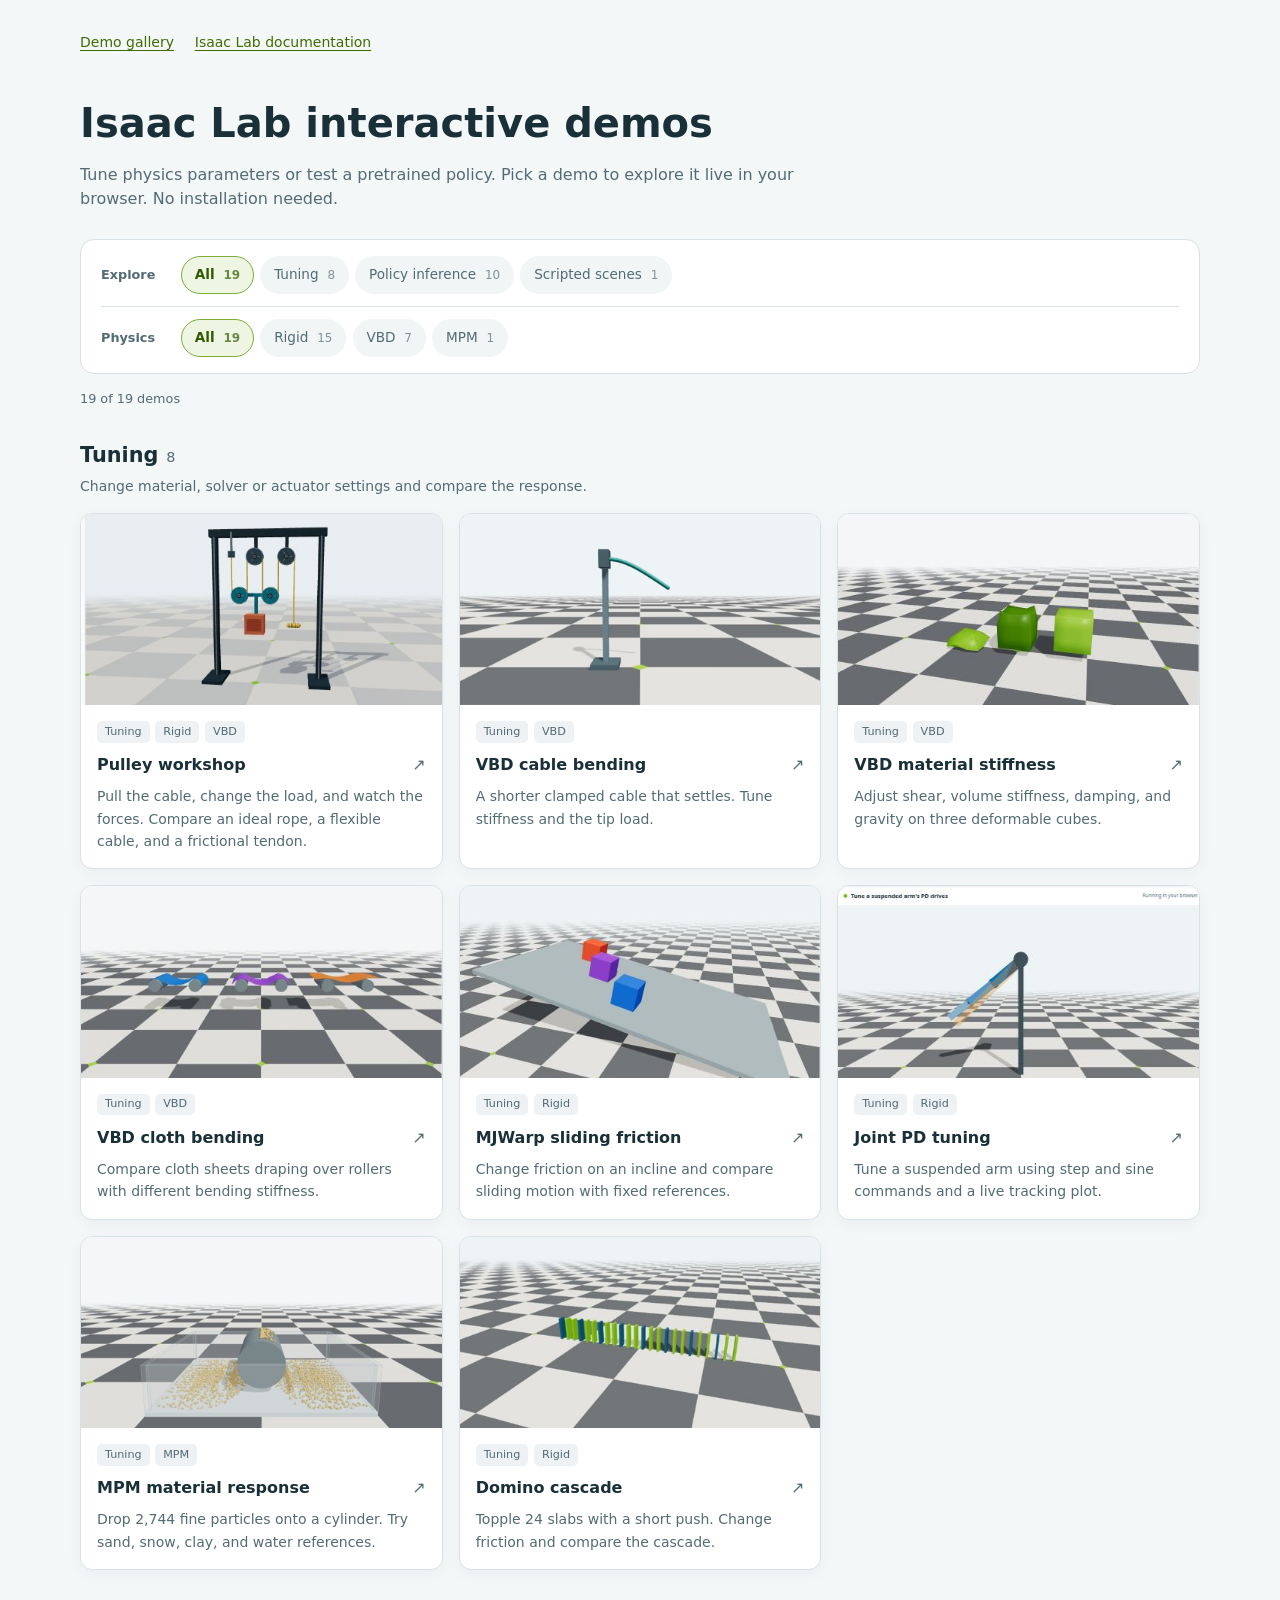
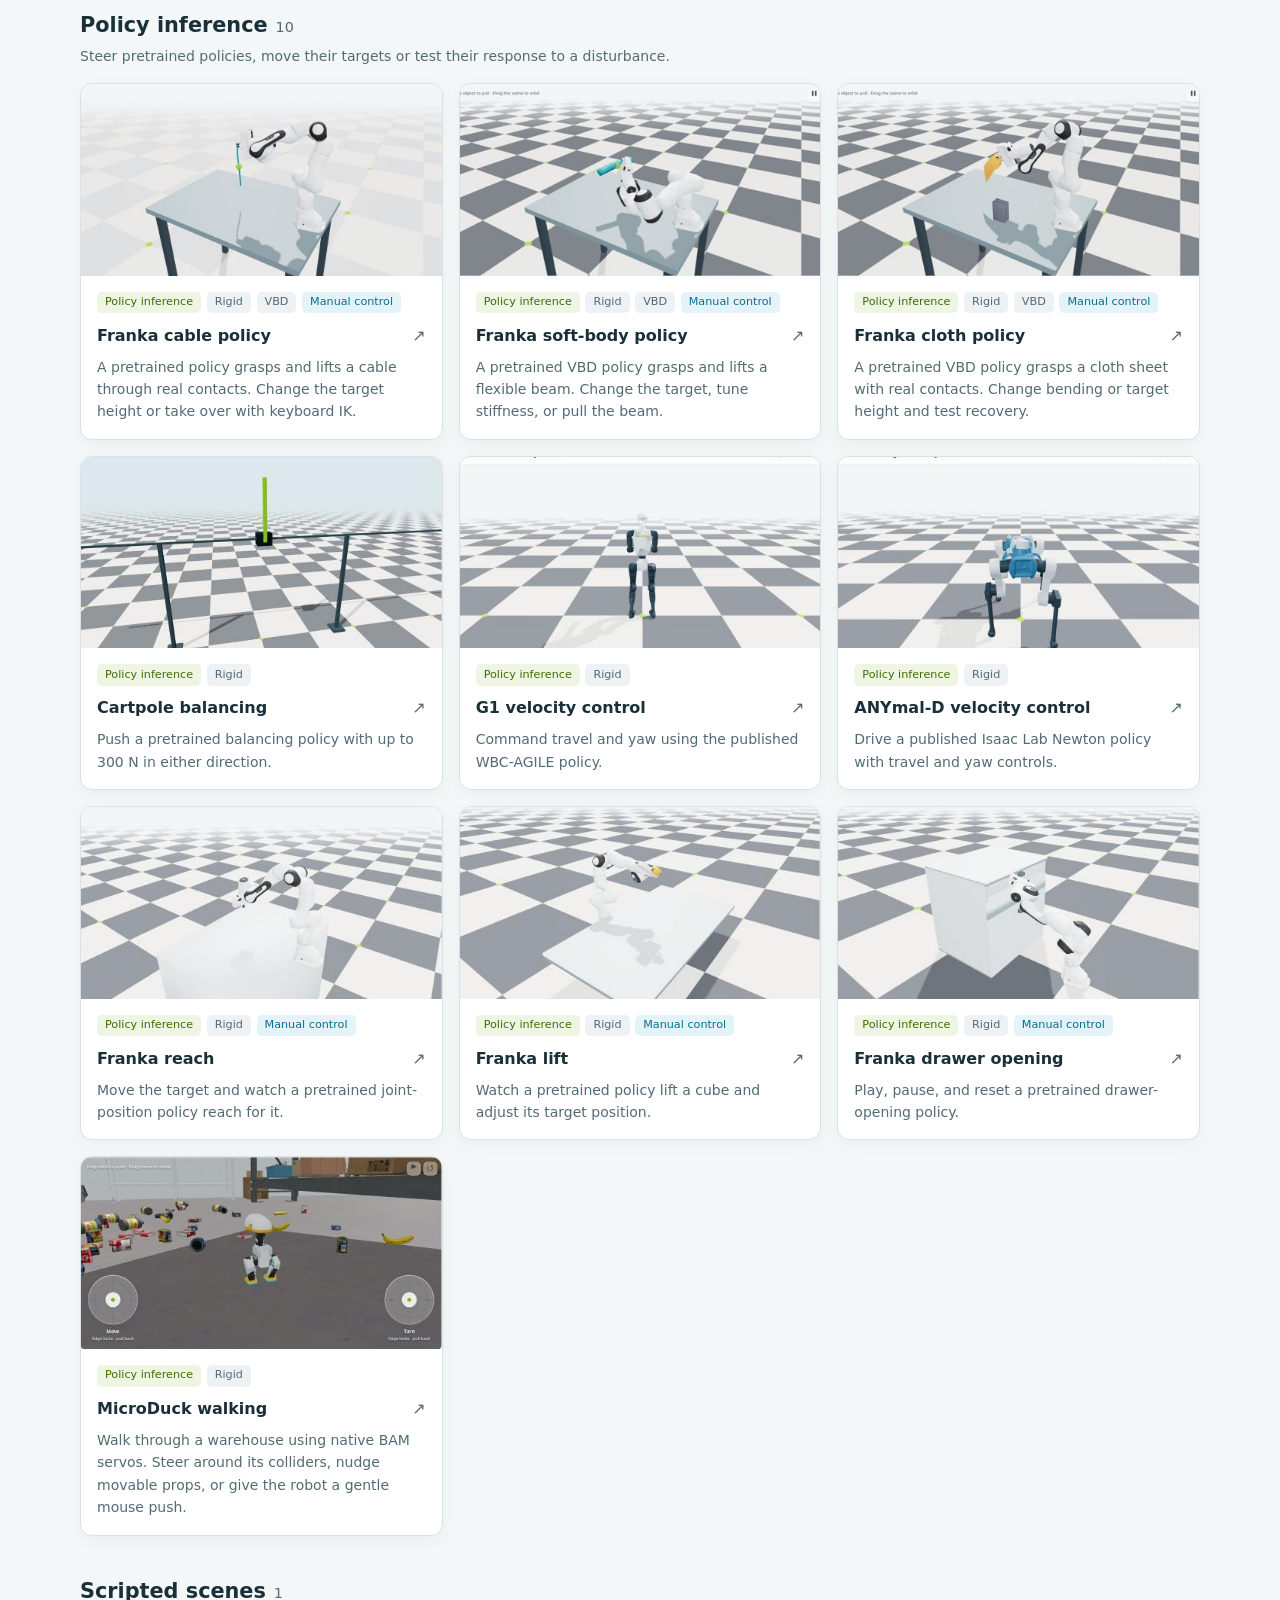
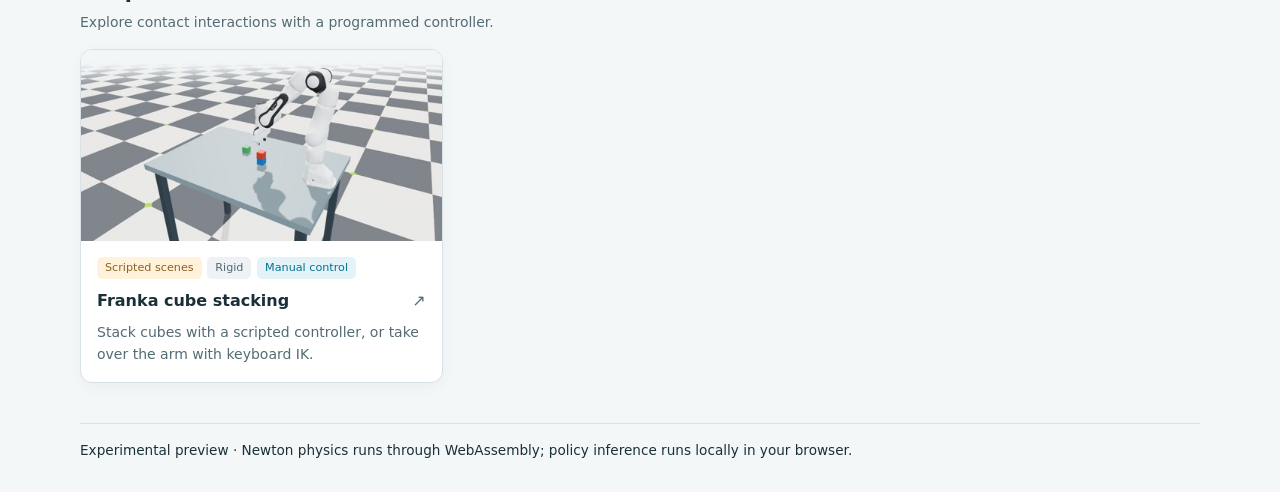
==== commit 845fd43b: "Publish current gallery and replace legacy builds with redirects" ====
--- a/lab/index.html
+++ b/lab/index.html
@@ -11,17 +11,17 @@
   <meta name="viewport" content="width=device-width, initial-scale=1">
   <meta name="description" content="Interactive Newton physics and pretrained policy demos for Isaac Lab, running locally in your browser.">
   <title>Isaac Lab interactive demos</title>
-  <link rel="stylesheet" href="css/browser-demo.css?rev=01ee9fecd932">
-  <link rel="stylesheet" href="css/gallery.css?rev=01ee9fecd932">
+  <link rel="stylesheet" href="css/browser-demo.css">
+  <link rel="stylesheet" href="css/gallery.css">
   <script>
     if (new URLSearchParams(location.search).get('embed') === '1') document.documentElement.classList.add('embedded');
   </script>
 </head>
 <body>
   <nav aria-label="Navigation">
-    <a id="gallery-link" href="./?v=01ee9fecd932">Demo gallery</a>
+    <a id="gallery-link" href="./">Demo gallery</a>
     <a href="https://isaac-sim.github.io/IsaacLab/">Isaac Lab documentation</a>
-    <a href="https://github.com/maxkra15/isaaclab-browser-demos/tree/pages/exporters">Source and rebuild instructions</a>
+
   </nav>
   <h1>Isaac Lab interactive demos</h1>
   <p id="description">Tune physics parameters or test a pretrained policy. Pick a demo to explore it live in your browser. No installation needed.</p>
@@ -54,7 +54,7 @@
     <p id="player-status" role="status" aria-live="polite"></p>
   </section>
   <main id="content"></main>
-  <footer>Experimental preview · Newton physics and policy inference run locally on your CPU through WebAssembly.</footer>
+  <footer>Experimental preview · Newton physics runs through WebAssembly; policy inference runs locally in your browser.</footer>
   <template id="demo-card">
     <a class="card">
       <img alt="" loading="lazy" width="480" height="255">
@@ -65,6 +65,6 @@
       </div>
     </a>
   </template>
-  <script type="module" src="css/gallery.js?rev=01ee9fecd932"></script>
+  <script type="module" src="css/gallery.js"></script>
 </body>
 </html>
--- a/lab/css/browser-demo.css
+++ b/lab/css/browser-demo.css
@@ -4,7 +4,7 @@
  * SPDX-License-Identifier: BSD-3-Clause
  */
 
-@import url("../../v6/css/browser-demo.css");
+@import url("./browser-demo-base.css");
 
 .browser-demo-boundary-note { display: block; margin-top: .75rem; color: #536b74; font-size: .75rem; }
 
@@ -24,39 +24,100 @@
 .browser-demo-franka-material { width: 100%; font-size: .82rem; }
 .browser-demo-franka-material summary { color: #536b74; cursor: pointer; }
 .browser-demo-franka-material > div { padding-top: .8rem; }
-.browser-demo-pulley-viewport { position: relative; }
+.browser-demo-pulley { display: grid; grid-template-columns: minmax(0, 1fr) 320px; border-radius: 16px; }
+.browser-demo-pulley > .browser-demo-head { grid-column: 1 / -1; }
+.browser-demo-pulley-viewport { position: relative; grid-column: 1; grid-row: 2; min-width: 0; background: #e9eff0; }
+.browser-demo-pulley .browser-demo-pulley-viewport > canvas { height: 100%; min-height: 540px; }
+.browser-demo-pulley > .browser-demo-controls { grid-column: 2; grid-row: 2; display: flex; flex-direction: column; align-items: stretch; gap: .9rem; padding: 1rem; border-top: 0; border-left: 1px solid #e0e8e9; background: #f9fbfb; }
+.browser-demo-pulley-motion, .browser-demo-pulley-setup { display: grid; gap: .5rem; }
+.browser-demo-pulley-section-title { color: #304f5c; font-size: .79rem; }
+.browser-demo-pulley-motion { padding: .9rem; border: 1px solid #d7e6c5; border-radius: 12px; background: linear-gradient(135deg, #f5faef, #fff); }
+.browser-demo-pulley .browser-demo-slider { flex: none; grid-template-columns: minmax(0, 1fr) auto; gap: .25rem .5rem; color: #405d68; font-size: .77rem; }
+.browser-demo-pulley .browser-demo-slider output { grid-column: 2; grid-row: 1; color: #274956; font-size: .8rem; font-weight: 600; }
+.browser-demo-pulley .browser-demo-slider input { grid-column: 1 / -1; grid-row: 2; box-sizing: border-box; width: 100%; height: 30px; margin: 0; appearance: none; background: transparent; cursor: pointer; }
+.browser-demo-pulley .browser-demo-slider input::-webkit-slider-runnable-track { height: 6px; border-radius: 6px; background: #dce6e5; }
+.browser-demo-pulley .browser-demo-slider input::-moz-range-track { height: 6px; border-radius: 6px; background: #dce6e5; }
+.browser-demo-pulley .browser-demo-slider input::-moz-range-progress { height: 6px; border-radius: 6px; background: #76a837; }
+.browser-demo-pulley .browser-demo-slider input::-webkit-slider-thumb { width: 21px; height: 21px; margin-top: -7.5px; appearance: none; border: 3px solid white; border-radius: 50%; background: #6a9f27; box-shadow: 0 1px 5px #23450033; }
+.browser-demo-pulley .browser-demo-slider input::-moz-range-thumb { width: 15px; height: 15px; border: 3px solid white; border-radius: 50%; background: #6a9f27; box-shadow: 0 1px 5px #23450033; }
+.browser-demo-pulley .browser-demo-pulley-pull-slider input::-webkit-slider-runnable-track { background: linear-gradient(to right, #82ae44 var(--range-fill, 0%), #dce6d4 var(--range-fill, 0%)); }
+.browser-demo-pulley .browser-demo-pulley-pull-slider output { color: #446e13; font-size: 1.05rem; }
+.browser-demo-pulley-actions { display: grid; grid-template-columns: 1fr 1fr; gap: .5rem; }
+.browser-demo-pulley-actions button { min-height: 44px; border-color: #bfd39f; border-radius: 9px; font-weight: 600; }
+.browser-demo-pulley-actions button:first-child { border-color: #6c9e2b; background: #6c9e2b; color: #fff; }
+.browser-demo-pulley-actions button:disabled { opacity: .4; cursor: default; }
+.browser-demo-pulley-actions button:not(:disabled):hover { box-shadow: 0 2px 8px #31500026; filter: brightness(.96); }
+.browser-demo-pulley-pause-hint { color: #765c23; font-size: .72rem; line-height: 1.5; }
+.browser-demo-pulley-model-description { margin: 0; color: #526e79; font-size: .74rem; line-height: 1.45; }
+.browser-demo-pulley-about, .browser-demo-tendon-advanced { color: #456371; font-size: .76rem; }
+.browser-demo-pulley-about summary, .browser-demo-tendon-advanced summary { min-height: 32px; line-height: 32px; cursor: pointer; }
+.browser-demo-pulley-about summary:focus-visible, .browser-demo-tendon-advanced summary:focus-visible { outline: 2px solid #76b900; outline-offset: 2px; border-radius: 4px; }
+.browser-demo-pulley-about .browser-demo-boundary-note { margin-top: .5rem; font-size: .7rem; }
+.browser-demo-pulley-viewport .browser-demo-buttons button { width: 44px; height: 44px; background: #ffffffbd; }
 .browser-demo-pulley-heading { position: absolute; top: 18px; left: 20px; display: grid; gap: 2px; padding: .65rem .85rem; border: 1px solid #fff9; border-radius: 12px; background: #ffffffa6; backdrop-filter: blur(8px); pointer-events: none; }
 .browser-demo-pulley-heading small { color: #69818a; font-size: .59rem; font-weight: 700; letter-spacing: .12em; }
 .browser-demo-pulley-heading strong { color: #245365; font-size: 1.9rem; line-height: 1.2; }
 .browser-demo-pulley-heading span { color: #536b74; font-size: .72rem; }
 .browser-demo-pulley-configurations { display: flex; flex-wrap: wrap; gap: .35rem; width: 100%; }
-.browser-demo-pulley-configurations button { flex: 1; min-height: 40px; border-radius: 9px; background: #f0f5f6; border-color: transparent; font-weight: 600; }
+.browser-demo-pulley-configurations button { flex: 1; min-width: 0; min-height: 44px; padding: .4rem .2rem; border-radius: 9px; background: #eef3f3; border-color: transparent; font-size: .75rem; font-weight: 600; }
 .browser-demo-pulley-configurations button[aria-pressed="true"] { border-color: #89b54d; background: #eef7e4; color: #426b00; }
-.browser-demo-pulley-plot { position: absolute; bottom: 18px; left: 18px; width: 290px; padding: 12px 14px 7px; border: 1px solid #fff9; border-radius: 12px; background: #ffffffd6; backdrop-filter: blur(10px); box-shadow: 0 4px 20px #152e3810; pointer-events: none; }
-.browser-demo-pulley-plot-heading { display: flex; justify-content: space-between; align-items: center; gap: .5rem; }
+.browser-demo-pulley-models { box-sizing: border-box; display: grid; grid-template-columns: repeat(3, minmax(0, 1fr)); gap: 4px; padding: 4px; border: 1px solid #e0e8eb; border-radius: 12px; background: #edf2f4; }
+.browser-demo-pulley-models button { min-width: 0; padding: .45rem .2rem; border: 0; border-radius: 8px; background: transparent; color: #526b75; font-size: .72rem; line-height: 1.35; }
+.browser-demo-pulley-models button[aria-pressed="true"] { background: #fff; color: #244f60; box-shadow: 0 1px 5px #19384415; }
+.browser-demo-tendon-settings { box-sizing: border-box; width: 100%; padding-top: .9rem; border-top: 1px solid #dde7e8; }
+.browser-demo-tendon-heading { display: flex; justify-content: space-between; align-items: center; gap: .75rem; color: #365965; font-size: .8rem; }
+.browser-demo-tendon-heading > span { padding: .15rem .45rem; border-radius: 5px; background: #e7eff2; color: #607780; font-size: .67rem; }
+.browser-demo-tendon-presets { display: flex; flex-wrap: wrap; gap: .4rem; margin: .5rem 0 .55rem; }
+.browser-demo-tendon-presets button { flex: 1; min-height: 44px; padding: .35rem .3rem; border-color: #d8e3e7; border-radius: 8px; background: #fff; font-size: .72rem; line-height: 1.35; }
+.browser-demo-tendon-presets button[aria-pressed="true"] { border-color: #8ab84f; background: #eef7e4; color: #426b00; }
+.browser-demo-tendon-sliders { display: grid; gap: .65rem; }
+.browser-demo-tendon-sliders .browser-demo-slider { min-width: 0; grid-template-columns: minmax(0, 1fr) auto; gap: .35rem; font-size: .75rem; }
+.browser-demo-tendon-sliders .browser-demo-slider output { grid-column: 2; grid-row: 1; color: #3c5d6b; font-size: .75rem; white-space: nowrap; }
+.browser-demo-tendon-sliders .browser-demo-slider input { grid-column: 1 / -1; grid-row: 2; box-sizing: border-box; min-width: 0; min-height: 24px; margin: 0; }
+.browser-demo-tendon-settings > small { display: block; margin: .35rem 0; color: #526d78; font-size: .7rem; line-height: 1.5; }
+.browser-demo-pulley-plot { grid-column: 1 / -1; display: grid; grid-template-columns: 210px minmax(0, 1fr); gap: .5rem 1.5rem; padding: 1rem 1.3rem; border-top: 1px solid #dfe8e9; background: #fbfdfd; pointer-events: none; }
+.browser-demo-pulley-plot-heading { grid-column: 1 / -1; display: flex; justify-content: space-between; align-items: center; gap: .5rem; }
 .browser-demo-pulley-plot-heading strong { font-size: .78rem; }
-.browser-demo-pulley-plot-heading small { color: #788b92; font-size: .56rem; }
-.browser-demo-pulley-legend { display: grid; grid-template-columns: 1fr 1fr; gap: .8rem; margin-top: .6rem; }
+.browser-demo-pulley-plot-heading small { color: #536e78; font-size: .7rem; }
+.browser-demo-pulley-legend { display: grid; align-content: center; gap: .65rem; }
 .browser-demo-pulley-legend > div { display: grid; gap: .12rem; }
-.browser-demo-pulley-legend span { color: #536b74; font-size: .65rem; }
+.browser-demo-pulley-legend span { color: #486674; font-size: .72rem; }
 .browser-demo-pulley-legend span::before { display: inline-block; width: .65rem; height: 3px; margin-right: .35rem; content: ''; vertical-align: middle; }
 .browser-demo-pulley-ideal span::before { background: #609000; }
 .browser-demo-pulley-measured span::before { background: #168bb1; }
 .browser-demo-pulley-legend output { font-size: 1rem; font-weight: 650; font-variant-numeric: tabular-nums; }
-.browser-demo .browser-demo-pulley-plot canvas { display: block; width: 100%; height: 115px; min-height: 0; margin-top: .35rem; cursor: default; touch-action: auto; }
+.browser-demo-pulley-measured output { color: #167a9c; font-size: 1.65rem; letter-spacing: -.03em; }
+.browser-demo .browser-demo-pulley-plot canvas { grid-column: 2; grid-row: 2; display: block; width: 100%; height: 120px; min-height: 0; cursor: default; touch-action: auto; }
 .browser-demo-pulley-label { position: absolute; transform: translate(-50%, -50%); padding: .22rem .45rem; border: 1px solid #ffffff90; border-radius: 6px; background: #ffffffc4; color: #3b5865; font-size: .65rem; white-space: nowrap; pointer-events: none; }
 .browser-demo-pulley-viewport > canvas.browser-demo-pushing ~ .browser-demo-pulley-pull { border-color: #76b900; background: #e6f5cc; color: #375c00; font-weight: 650; box-shadow: 0 0 0 2px #76b90022; }
-.browser-demo-pulley-hint { position: absolute; right: 18px; bottom: 18px; max-width: 48%; padding: .45rem .65rem; border-radius: 8px; background: #ffffffa6; color: #536b74; font-size: .67rem; pointer-events: none; }
-.browser-demo-pulley-note { display: block; width: 100%; color: #71848c; font-size: .72rem; line-height: 1.55; }
+.browser-demo-pulley-viewport > canvas.browser-demo-handle-hover { cursor: grab; }
+.browser-demo-pulley-viewport > canvas.browser-demo-handle-hover ~ .browser-demo-pulley-pull { border-color: #8caf62; background: #eff8e4; color: #426b18; box-shadow: 0 0 0 3px #76b90019; }
+.browser-demo-pulley-hint { position: absolute; right: 14px; bottom: 14px; left: 14px; width: fit-content; max-width: calc(100% - 28px); margin: auto; padding: .45rem .65rem; border-radius: 8px; background: #ffffffb8; color: #425f6d; font-size: .7rem; pointer-events: none; }
+.browser-demo-pulley-note { display: block; margin-top: .3rem; width: 100%; color: #526e79; font-size: .72rem; line-height: 1.55; }
+@media (max-width: 900px) {
+  .browser-demo-pulley { grid-template-columns: minmax(0, 1fr); }
+  .browser-demo-pulley > .browser-demo-controls { grid-column: 1; grid-row: 3; border-left: 0; border-top: 1px solid #e0e8e9; }
+  .browser-demo-pulley-plot { grid-row: 4; }
+  .browser-demo-pulley .browser-demo-pulley-viewport > canvas { height: 440px; min-height: 440px; }
+  .browser-demo-pulley > .browser-demo-controls { display: grid; grid-template-columns: 1fr 1fr; align-items: start; }
+  .browser-demo-pulley-about { grid-column: 1 / -1; }
+}
 @media (max-width: 700px) {
-  .browser-demo-pulley .browser-demo-pulley-viewport > canvas { height: 430px; min-height: 430px; }
+  .browser-demo-pulley .browser-demo-pulley-viewport > canvas { height: 360px; min-height: 360px; }
+  .browser-demo-pulley > .browser-demo-controls { display: flex; align-items: stretch; gap: 1rem; padding: .9rem; }
   .browser-demo-pulley-heading { top: 12px; left: 12px; padding: .5rem .65rem; }
   .browser-demo-pulley-heading strong { font-size: 1.45rem; }
-  .browser-demo-pulley-heading small, .browser-demo-pulley-heading span { display: none; }
-  .browser-demo-pulley-plot { position: static; box-sizing: border-box; width: 100%; border: 0; border-top: 1px solid #e0e9ec; border-radius: 0; background: #f9fbfc; box-shadow: none; }
+  .browser-demo-pulley-heading span { display: none; }
+  .browser-demo-pulley-plot { grid-template-columns: minmax(0, 1fr); padding: 1rem; }
+  .browser-demo-pulley-legend { grid-template-columns: 1fr 1fr; }
+  .browser-demo .browser-demo-pulley-plot canvas { grid-column: 1; grid-row: 3; height: 115px; }
   .browser-demo-pulley-plot-heading small { font-size: .65rem; }
-  .browser-demo-pulley-hint { bottom: auto; top: 390px; left: 12px; right: 12px; max-width: none; text-align: center; }
+  .browser-demo-pulley-hint { font-size: .66rem; text-align: center; }
   .browser-demo-pulley-configurations button { padding: .4rem .2rem; font-size: .75rem; }
+  .browser-demo-pulley-models button { min-height: 44px; font-size: .72rem; }
+  .browser-demo-tendon-settings { padding-top: .8rem; }
+  .browser-demo-tendon-sliders { grid-template-columns: 1fr; gap: .6rem; }
+  .browser-demo-tendon-presets button { min-height: 44px; }
 }
 @media (max-width: 600px) {
   .browser-demo-franka-mode button { min-width: 65px; min-height: 40px; }
--- a/lab/css/gallery.css
+++ b/lab/css/gallery.css
@@ -84,18 +84,30 @@
 #player-host isaaclab-browser-demo { margin: 0; min-height: 0; }
 #player-status { margin: .6rem 0 0; font-size: .8rem; }
 #player-status:empty { display: none; }
-.embedded body { display: flow-root; padding: .25rem; background: transparent; }
+.embedded { overflow: hidden; font-size: var(--gallery-font-size, 16px); }
+.embedded body { display: flow-root; padding: .25rem; background: transparent; font-family: var(--gallery-font-family, system-ui, sans-serif); font-size: inherit; line-height: var(--gallery-line-height, 1.5); }
 .embedded body > nav, .embedded body > h1, .embedded #description, .embedded body > footer { display: none; }
-.embedded .filters { padding: .85rem 1rem; }
+.embedded .filters { padding: 0; border: 0; border-radius: 0; background: transparent; }
+.embedded .filter-row { align-items: center; gap: .65rem; }
+.embedded .filter-row + .filter-row { margin-top: .5rem; padding-top: 0; border: 0; }
+.embedded .filter-label { flex-basis: 3.75rem; font-size: .85rem; }
+.embedded .filter-options { gap: .35rem; }
+.embedded .filter-pill { min-height: 34px; padding: .3rem .65rem; border: 1px solid var(--gallery-border); border-radius: 6px; background: var(--gallery-surface); color: var(--gallery-text); }
+.embedded .filter-pill:hover:not(:disabled) { background: var(--gallery-muted-surface); }
+.embedded .filter-pill[aria-pressed="true"] { border-color: var(--gallery-accent); background: color-mix(in srgb, var(--gallery-accent) 12%, var(--gallery-surface)); color: var(--gallery-text); }
 .embedded .grid { grid-template-columns: repeat(auto-fill, minmax(min(100%, 230px), 1fr)); gap: .8rem; }
+.embedded .card, .embedded .card:hover { border-radius: 8px; box-shadow: none; transform: none; transition: border-color .15s ease; }
+.embedded .card:hover, .embedded .card.is-playing { border-color: var(--gallery-accent); }
+.embedded .card:focus-visible, .embedded .card.is-highlighted { outline: 2px solid var(--gallery-accent); outline-offset: 2px; }
 .embedded .card-body { padding: .85rem; }
-.embedded .card p { font-size: .82rem; line-height: 1.5; }
+.embedded .card p { font-size: .9rem; line-height: 1.5; }
 .embedded .card-arrow { color: var(--gallery-accent); font-size: .85rem; }
 .embedded .demo-section + .demo-section { margin-top: 1.75rem; }
 .embedded .section-description { max-width: 65ch; }
-.embedded .results { min-height: 42px; margin-bottom: .8rem; }
-.embedded[data-theme="dark"] .filter-pill:hover:not(:disabled) { background: #354632; }
-.embedded[data-theme="dark"] .filter-pill[aria-pressed="true"] { background: #2d4222; color: #c5e799; border-color: #7eac4b; }
+.embedded .results { min-height: 34px; margin-bottom: .65rem; }
+.embedded #inline-player { padding: .85rem; border-radius: 8px; }
+.embedded.contextual .demo-section > h2, .embedded.contextual .section-description { display: none; }
+.embedded.contextual .demo-section + .demo-section { margin-top: .8rem; }
 .embedded[data-theme="dark"] .badge { background: #303b45; color: #cad8e1; }
 .embedded[data-theme="dark"] .badge-policy { background: #2c4124; color: #c5e799; }
 .embedded[data-theme="dark"] .badge-scripted { background: #4b3920; color: #f4d39b; }
@@ -107,7 +119,9 @@
 .embedded[data-theme="dark"] .browser-demo-controls button { border-color: var(--gallery-border); background: var(--gallery-muted-surface); color: var(--gallery-text); }
 .embedded[data-theme="dark"] .browser-demo-controls button[aria-pressed="true"] { border-color: #7eac4b; background: #2d4222; color: #c5e799; }
 @media (max-width: 540px) {
-  .embedded .filter-row + .filter-row { padding-top: .6rem; margin-top: .6rem; }
+  .embedded .filter-row { align-items: stretch; }
+  .embedded .filter-label { flex-basis: auto; }
+  .embedded .filter-pill { min-height: 44px; }
   #inline-player { padding: .75rem; }
   #close-player { min-height: 44px; }
 }
